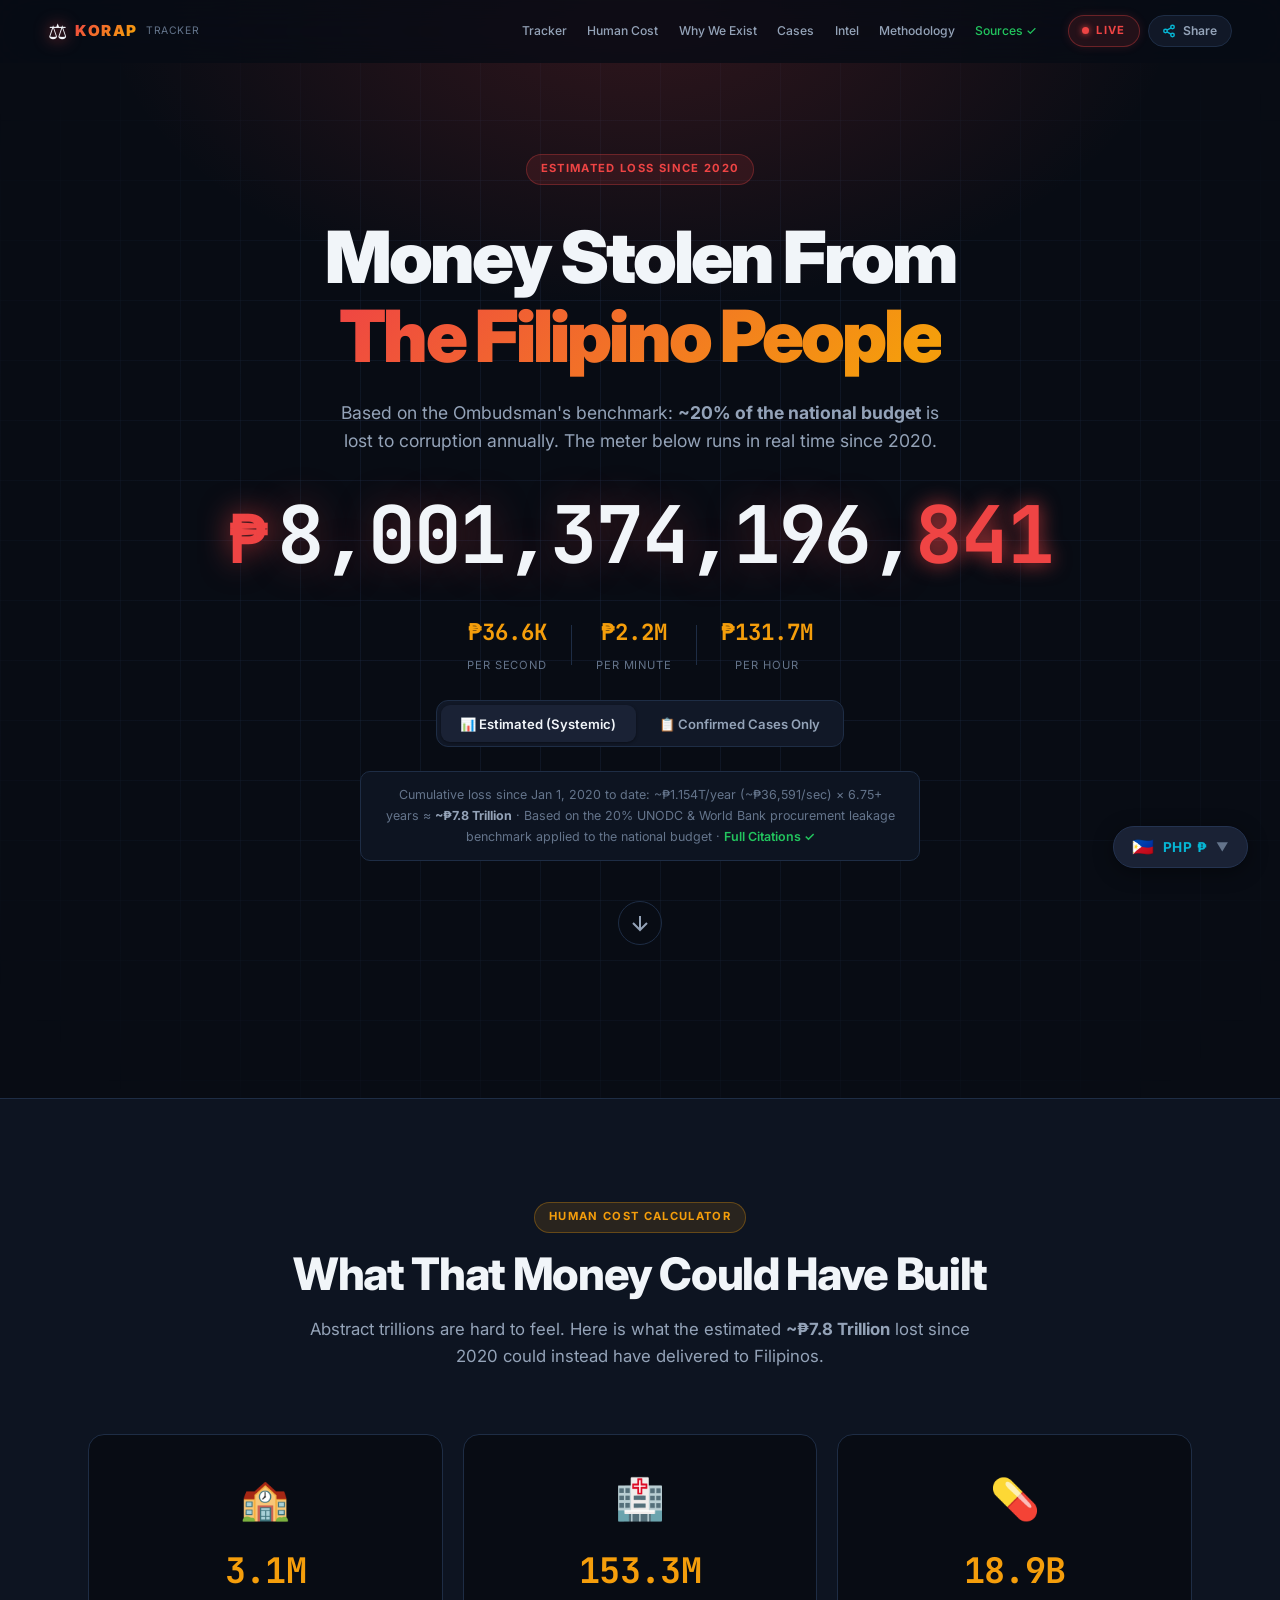
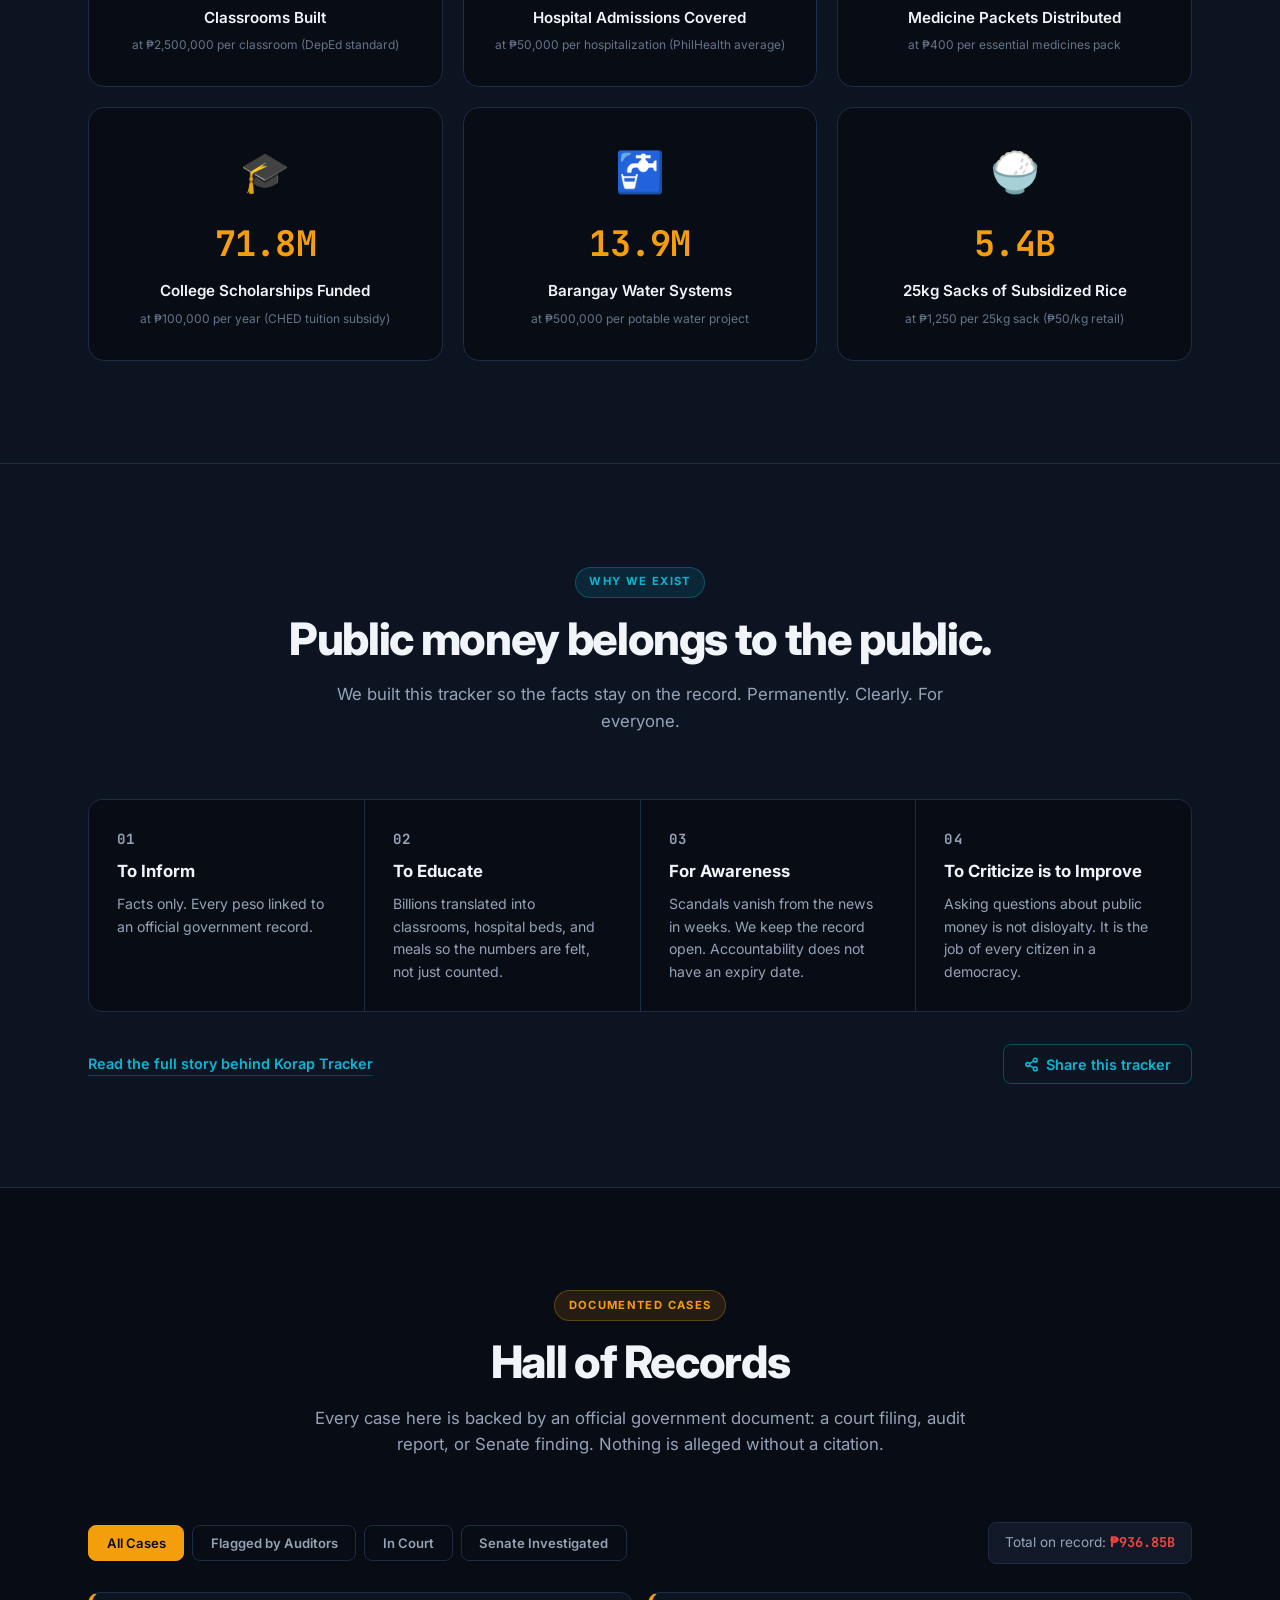
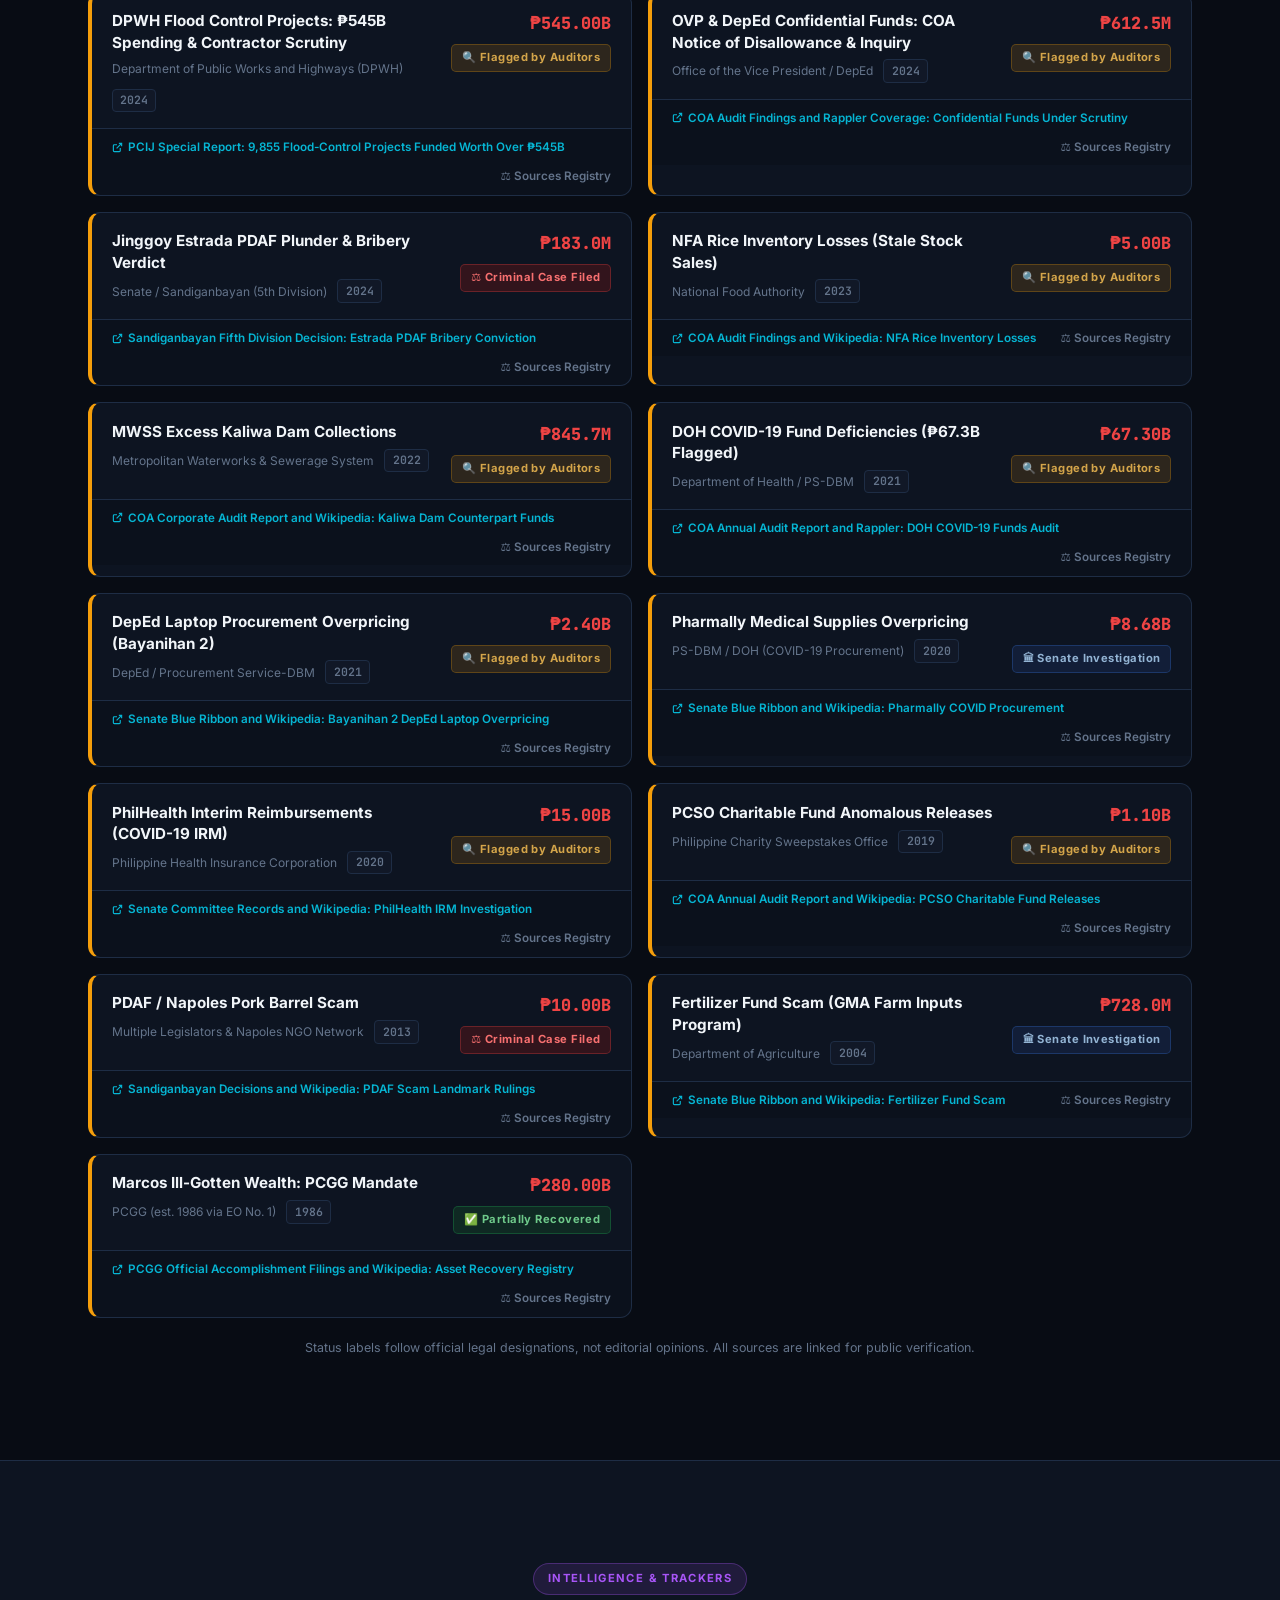
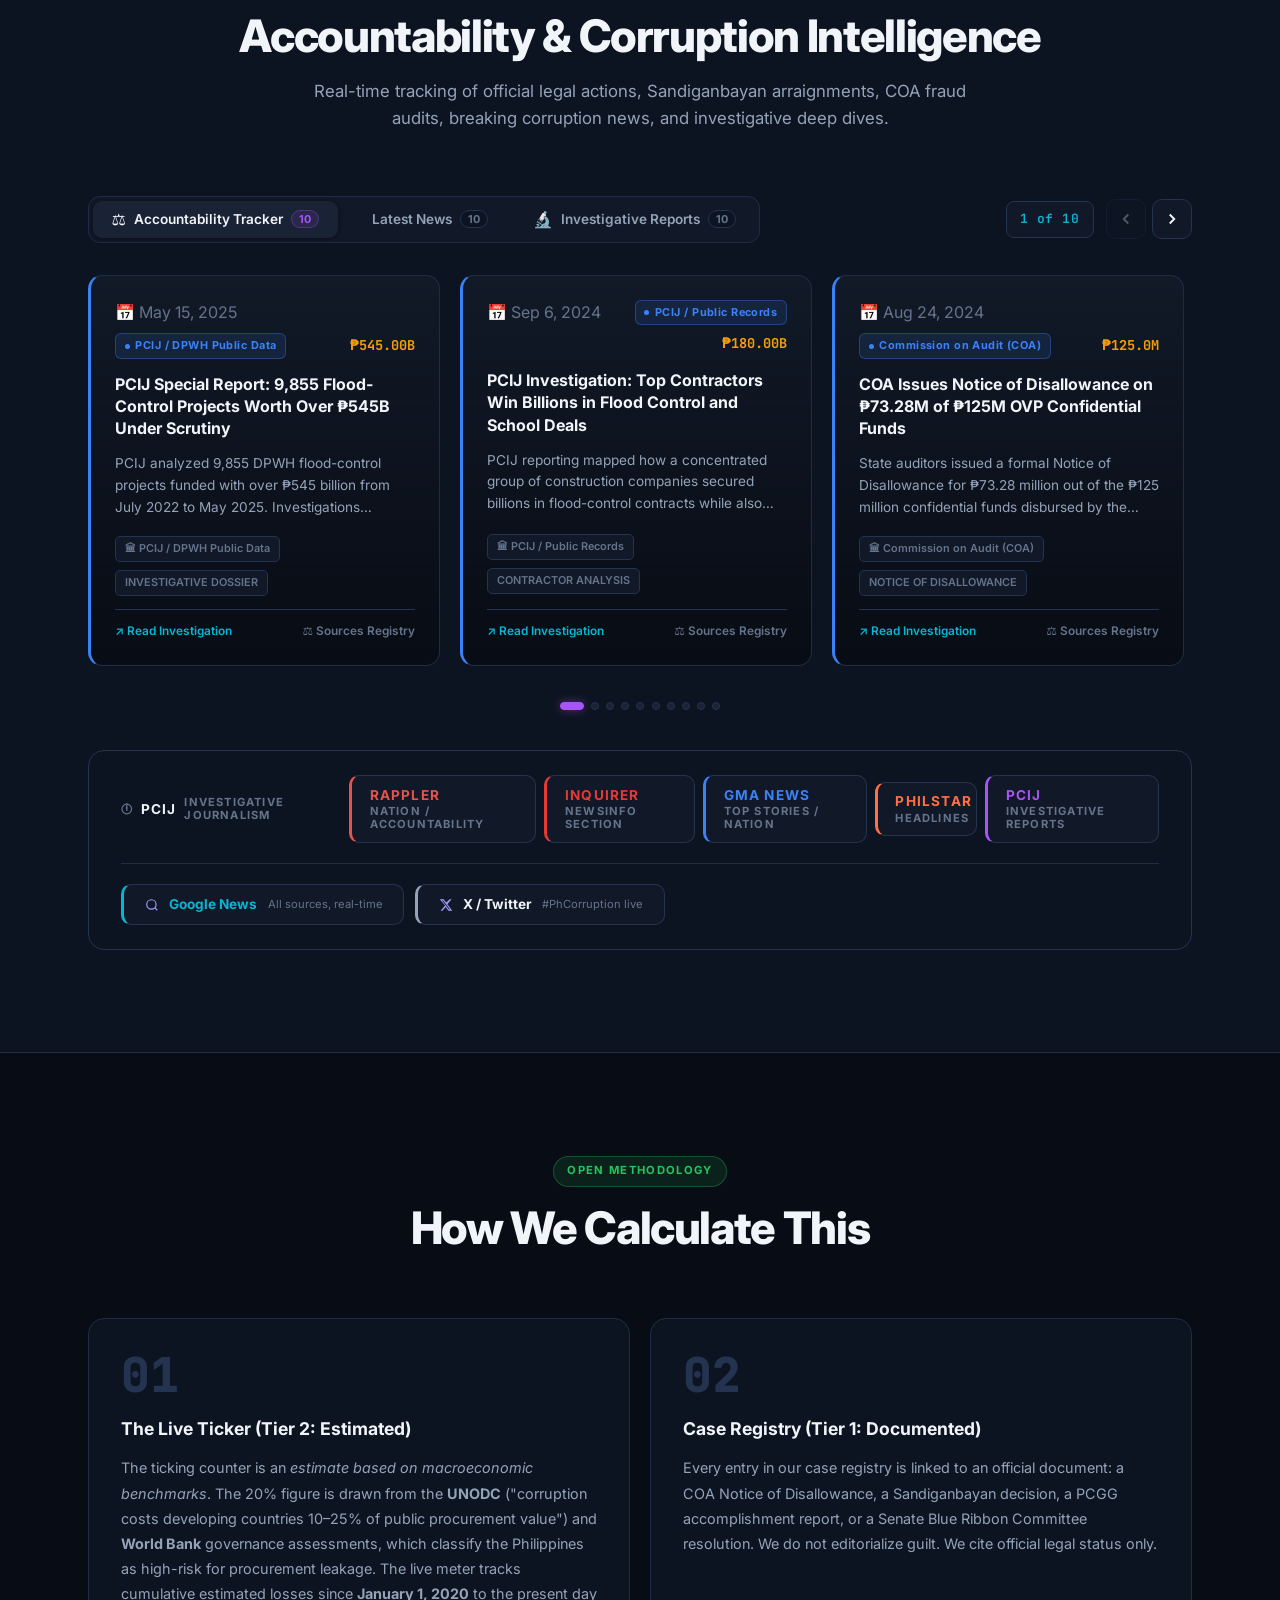
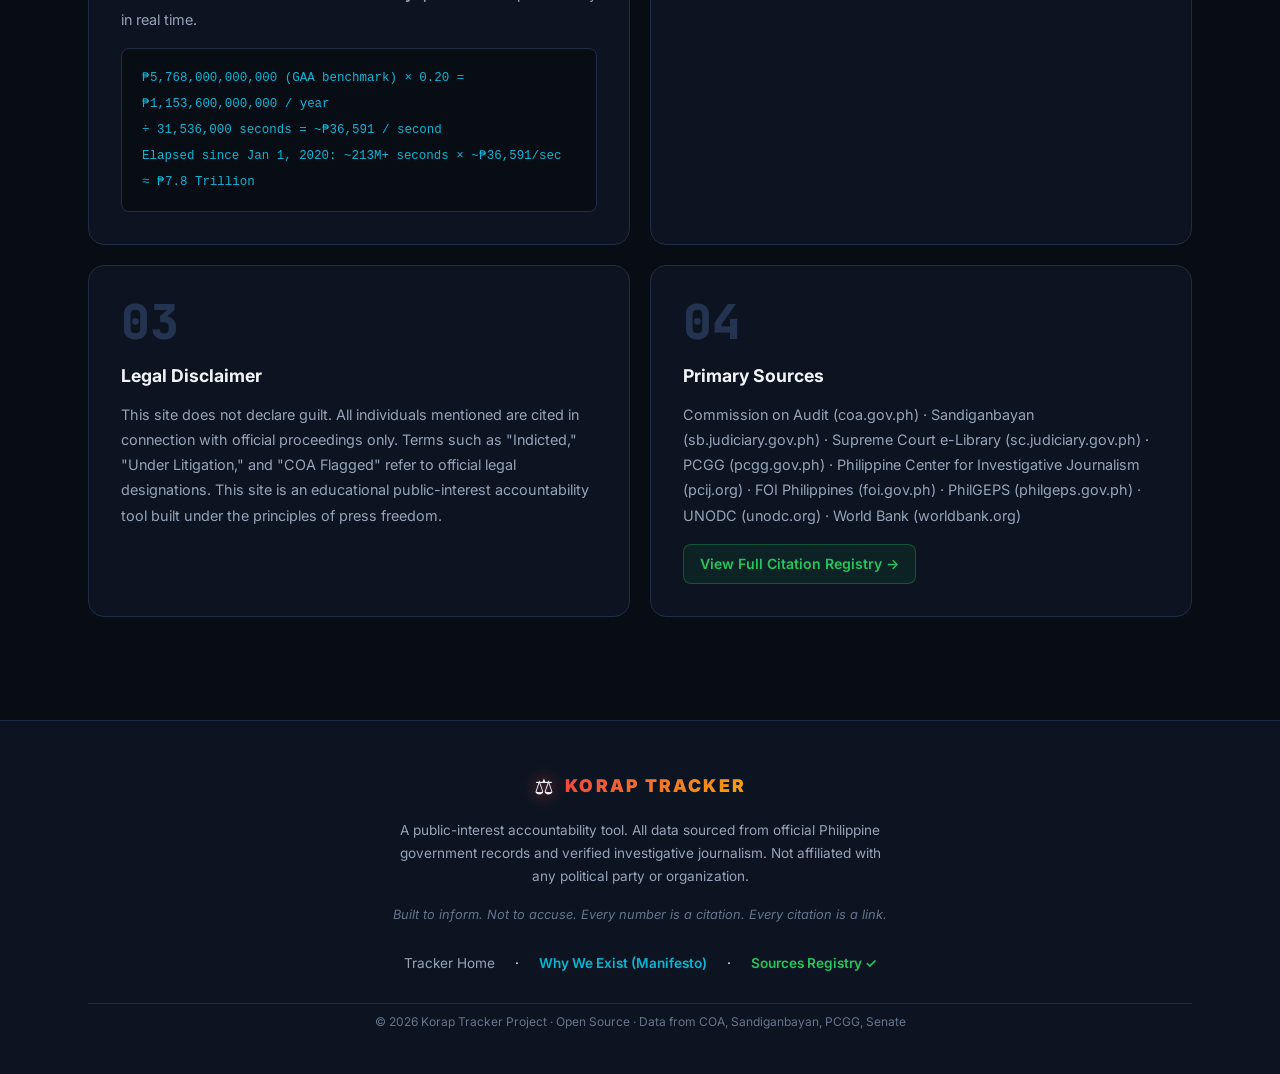
==== index.html @ 1ccbe421 "Initial commit: Korap Tracker platform" ====
<!DOCTYPE html>
<html lang="en-PH" class="dark">
<head>
  <meta charset="UTF-8" />
  <meta name="viewport" content="width=device-width, initial-scale=1.0" />
  
  <!-- Primary SEO Meta Tags -->
  <title>Korap Tracker | Documenting Stolen Public Funds &amp; Civic Accountability</title>
  <meta name="title" content="Korap Tracker | Documenting Stolen Public Funds &amp; Civic Accountability" />
  <meta name="description" content="Korap Tracker tracks public funds lost to corruption in the Philippines in real time. Sourced from official COA audit reports, Sandiganbayan court dockets, and Senate Blue Ribbon investigations. Built to inform, educate, and demand civic accountability." />
  <meta name="keywords" content="Philippine corruption tracker, Korap Tracker, Philippines corruption statistics, Sandiganbayan plunder cases registry, COA audit disallowances, public funds lost to corruption, graft and corruption Philippines, Pharmally scandal amount, flood control ghost projects 2026, PDAF pork barrel scam, Marcos ill-gotten wealth recovered PCGG, Sara Duterte confidential funds, government procurement transparency Philippines, civic accountability Philippines, why track corruption" />
  <meta name="author" content="Korap Tracker Project" />
  <meta name="robots" content="index, follow, max-image-preview:large, max-snippet:-1, max-video-preview:-1" />
  <meta name="theme-color" content="#030712" />
  <link rel="canonical" href="https://halalan-tracker.ph/" />

  <!-- Open Graph / Facebook -->
  <meta property="og:type" content="website" />
  <meta property="og:url" content="https://halalan-tracker.ph/" />
  <meta property="og:title" content="Korap Tracker | Stolen Wealth &amp; Civic Accountability" />
  <meta property="og:description" content="Explore real-time estimates and official court-documented cases of corruption in the Philippines. Every figure backed by COA reports, court verdicts, and official records. To inform, educate, and demand accountability." />
  <meta property="og:site_name" content="Korap Tracker" />
  <meta property="og:locale" content="en_PH" />

  <!-- Twitter / X -->
  <meta name="twitter:card" content="summary_large_image" />
  <meta name="twitter:url" content="https://halalan-tracker.ph/" />
  <meta name="twitter:title" content="Korap Tracker | Philippine Corruption Tracker" />
  <meta name="twitter:description" content="Real-time tracking of public funds lost to corruption in the Philippines. Sourced from COA audits, Sandiganbayan records, and Senate probes." />

  <!-- JSON-LD Structured Data (WebSite, Organization, Dataset, FAQPage) -->
  <script type="application/ld+json">
  {
    "@context": "https://schema.org",
    "@graph": [
      {
        "@type": "WebSite",
        "@id": "https://halalan-tracker.ph/#website",
        "url": "https://halalan-tracker.ph/",
        "name": "Korap Tracker: Philippine Corruption & Accountability Tracker",
        "description": "Public-interest civic tool tracking estimated and documented public funds lost to corruption in the Philippines.",
        "inLanguage": "en-PH"
      },
      {
        "@type": "Organization",
        "@id": "https://halalan-tracker.ph/#organization",
        "name": "Korap Tracker Project",
        "url": "https://halalan-tracker.ph/",
        "publishingPrinciples": "https://halalan-tracker.ph/sources.html",
        "knowsAbout": [
          "Philippine Public Finance",
          "Anti-Graft and Corrupt Practices Act (RA 3019)",
          "Commission on Audit Reports",
          "Sandiganbayan Rulings",
          "Public Procurement Transparency"
        ]
      },
      {
        "@type": "Dataset",
        "@id": "https://halalan-tracker.ph/#dataset",
        "name": "Registry of Documented Philippine Corruption Cases and Budget Leakage Data",
        "description": "Itemized and source-verified dataset of major Philippine corruption scandals, official COA audits, Sandiganbayan court cases, and procurement losses.",
        "license": "https://creativecommons.org/licenses/by/4.0/",
        "temporalCoverage": "1986/2026",
        "spatialCoverage": {
          "@type": "Place",
          "name": "Philippines"
        }
      },
      {
        "@type": "FAQPage",
        "@id": "https://halalan-tracker.ph/#faq",
        "mainEntity": [
          {
            "@type": "Question",
            "name": "Why does Korap Tracker exist?",
            "acceptedAnswer": {
              "@type": "Answer",
              "text": "Korap Tracker exists to inform, educate, and create public awareness regarding public fund leakages in the Philippines. Our civic philosophy is rooted in the belief that to criticize is to improve: constructive scrutiny of government spending is the highest form of civic duty and the foundation of systemic reform."
            }
          },
          {
            "@type": "Question",
            "name": "How is the real-time corruption loss calculated?",
            "acceptedAnswer": {
              "@type": "Answer",
              "text": "The live ticker is calculated using the 20% procurement leakage benchmark established by the United Nations Office on Drugs and Crime (UNODC) and the World Bank applied to the Republic of the Philippines national budget benchmark (₱5.768 Trillion), yielding approximately ₱1.154 Trillion annually or ~₱36,591 per second, running in real time from January 1, 2020 to the present."
            }
          },
          {
            "@type": "Question",
            "name": "How are cases in the Hall of Records verified?",
            "acceptedAnswer": {
              "@type": "Answer",
              "text": "Every single case in the Hall of Records is linked directly to official primary documents: Commission on Audit (COA) audit reports and notices of disallowance, Sandiganbayan court dockets and decisions, Senate Blue Ribbon Committee resolutions, or Presidential Commission on Good Government (PCGG) accomplishment filings."
            }
          },
          {
            "@type": "Question",
            "name": "Is Korap Tracker affiliated with any Philippine political party?",
            "acceptedAnswer": {
              "@type": "Answer",
              "text": "No. Korap Tracker is an independent, non-partisan, open-source civic-technology project. It does not accept government funding or political donations, and strictly documents public records regardless of administration or political affiliation."
            }
          }
        ]
      }
    ]
  }
  </script>

  <!-- Google Fonts Preconnect & Styles -->
  <link rel="preconnect" href="https://fonts.googleapis.com" />
  <link rel="preconnect" href="https://fonts.gstatic.com" crossorigin />
  <link href="https://fonts.googleapis.com/css2?family=Inter:wght@300;400;500;600;700;800;900&family=JetBrains+Mono:wght@400;700&display=swap" rel="stylesheet" />
  <link rel="stylesheet" href="style.css" />
</head>
<body>
  <!-- Skip to content for Accessibility & SEO -->
  <a href="#main-content" class="skip-link">Skip to main content</a>

  <!-- ───── NAVIGATION ───── -->
  <nav class="navbar" id="navbar" aria-label="Main Navigation">
    <div class="nav-inner">
      <a href="#" class="nav-logo" aria-label="Korap Tracker Home">
        <span class="logo-icon" aria-hidden="true">⚖</span>
        <span class="logo-text">KORAP</span>
        <span class="logo-sub">Tracker</span>
      </a>
      <div class="nav-links">
        <a href="#tracker" class="nav-link">Tracker</a>
        <a href="#impact" class="nav-link">Human Cost</a>
        <a href="#why" class="nav-link">Why We Exist</a>
        <a href="#cases" class="nav-link">Cases</a>
        <a href="#news" class="nav-link">Intel</a>
        <a href="#methodology" class="nav-link">Methodology</a>
        <a href="sources.html" class="nav-link" style="color:var(--clr-green)">Sources ✓</a>
      </div>
      <div class="nav-cta">
        <span class="live-badge" title="Live real-time corruption ticker active">
          <span class="live-dot" aria-hidden="true"></span>
          LIVE
        </span>
        <button class="share-btn nav-share-btn" id="share-btn-nav" onclick="shareKorapTracker()" title="Share this tracker">
          <svg width="14" height="14" viewBox="0 0 24 24" fill="none" stroke="currentColor" stroke-width="2.5"><circle cx="18" cy="5" r="3"/><circle cx="6" cy="12" r="3"/><circle cx="18" cy="19" r="3"/><line x1="8.59" y1="13.51" x2="15.42" y2="17.49"/><line x1="15.41" y1="6.51" x2="8.59" y2="10.49"/></svg>
          Share
        </button>
      </div>
    </div>
  </nav>

  <main id="main-content">

  <!-- ───── HERO / TICKER SECTION ───── -->
  <section class="hero" id="tracker">
    <div class="hero-bg-grid"></div>
    <div class="hero-bg-radial"></div>

    <div class="hero-inner">
      <div class="hero-label">
        <span class="pill pill--red">ESTIMATED LOSS SINCE 2020</span>
      </div>
      <h1 class="hero-title">
        Money Stolen From<br/>
        <span class="gradient-text">The Filipino People</span>
      </h1>
      <p class="hero-subtitle">
        Based on the Ombudsman's benchmark: <strong>~20% of the national budget</strong> is lost to corruption annually.
        The meter below runs in real time since 2020.
      </p>

      <!-- MAIN ODOMETER -->
      <div class="odometer-wrapper" aria-live="polite" aria-label="Estimated corruption losses since 2020">
        <div class="currency-symbol">₱</div>
        <div class="odometer" id="odometer">
          <span class="odometer-digits" id="odometer-display">0</span>
        </div>
      </div>

      <!-- RATE STATS -->
      <div class="rate-stats">
        <div class="rate-stat">
          <span class="rate-value" id="rate-per-sec">₱0</span>
          <span class="rate-label">per second</span>
        </div>
        <div class="rate-divider"></div>
        <div class="rate-stat">
          <span class="rate-value" id="rate-per-min">₱0</span>
          <span class="rate-label">per minute</span>
        </div>
        <div class="rate-divider"></div>
        <div class="rate-stat">
          <span class="rate-value" id="rate-per-hour">₱0</span>
          <span class="rate-label">per hour</span>
        </div>
      </div>

      <!-- TOGGLE MODES -->
      <div class="mode-toggle" role="group" aria-label="Tracker mode">
        <button class="mode-btn active" id="btn-estimated" data-mode="estimated">
          📊 Estimated (Systemic)
        </button>
        <button class="mode-btn" id="btn-confirmed" data-mode="confirmed">
          📋 Confirmed Cases Only
        </button>
      </div>

      <p class="source-note" id="source-note">
        Cumulative loss since Jan 1, 2020 to date: ~₱1.154T/year (~₱36,591/sec) × 6.75+ years ≈ <strong>~₱7.8 Trillion</strong>
        · Based on the 20% UNODC &amp; World Bank procurement leakage benchmark applied to the national budget ·
        <a href="sources.html" style="color:var(--clr-green);text-decoration:none;font-weight:600">Full Citations ✓</a>
      </p>

      <!-- DOWN ARROW -->
      <a href="#impact" class="scroll-down" aria-label="Scroll to human cost section">
        <svg width="24" height="24" viewBox="0 0 24 24" fill="none" stroke="currentColor" stroke-width="2">
          <path d="M12 5v14M5 12l7 7 7-7"/>
        </svg>
      </a>
    </div>
  </section>

  <!-- ───── HUMAN COST SECTION ───── -->
  <section class="impact-section" id="impact">
    <div class="section-inner">
      <div class="section-header reveal">
        <span class="pill pill--amber">HUMAN COST CALCULATOR</span>
        <h2 class="section-title">What That Money Could Have Built</h2>
        <p class="section-subtitle">
          Abstract trillions are hard to feel. Here is what the estimated <strong>~₱7.8 Trillion</strong> lost since 2020 could instead have delivered to Filipinos.
        </p>
      </div>

      <div class="impact-grid">
        <div class="impact-card reveal" style="--delay:0ms">
          <div class="impact-icon">🏫</div>
          <div class="impact-number" data-target="3118400">3.1M</div>
          <div class="impact-label">Classrooms Built</div>
          <div class="impact-note">at ₱2,500,000 per classroom (DepEd standard)</div>
        </div>
        <div class="impact-card reveal" style="--delay:100ms">
          <div class="impact-icon">🏥</div>
          <div class="impact-number" data-target="155920000">155.9M</div>
          <div class="impact-label">Hospital Admissions Covered</div>
          <div class="impact-note">at ₱50,000 per hospitalization (PhilHealth average)</div>
        </div>
        <div class="impact-card reveal" style="--delay:200ms">
          <div class="impact-icon">💊</div>
          <div class="impact-number" data-target="19490000000">19.5B</div>
          <div class="impact-label">Medicine Packets Distributed</div>
          <div class="impact-note">at ₱400 per essential medicines pack</div>
        </div>
        <div class="impact-card reveal" style="--delay:300ms">
          <div class="impact-icon">🎓</div>
          <div class="impact-number" data-target="77960000">78.0M</div>
          <div class="impact-label">College Scholarships Funded</div>
          <div class="impact-note">at ₱100,000 per year (CHED tuition subsidy)</div>
        </div>
        <div class="impact-card reveal" style="--delay:400ms">
          <div class="impact-icon">🚰</div>
          <div class="impact-number" data-target="15592000">15.6M</div>
          <div class="impact-label">Barangay Water Systems</div>
          <div class="impact-note">at ₱500,000 per potable water project</div>
        </div>
        <div class="impact-card reveal" style="--delay:500ms">
          <div class="impact-icon">🍚</div>
          <div class="impact-number" data-target="6236800000">6.2B</div>
          <div class="impact-label">25kg Sacks of Subsidized Rice</div>
          <div class="impact-note">at ₱1,250 per 25kg sack (₱50/kg retail)</div>
        </div>
      </div>
    </div>
  </section>

  <!-- ───── WHY WE EXIST SECTION ───── -->
  <section class="why-section" id="why" aria-label="Why Korap Tracker exists">
    <div class="section-inner">
      <div class="section-header reveal">
        <span class="pill pill--cyan">WHY WE EXIST</span>
        <h2 class="section-title">Public money belongs to the public.</h2>
        <p class="section-subtitle">We built this tracker so the facts stay on the record. Permanently. Clearly. For everyone.</p>
      </div>
      <div class="why-pillars reveal">
        <div class="why-pillar">
          <span class="why-num">01</span>
          <strong>To Inform</strong>
          <span>Facts only. Every peso linked to an official government record.</span>
        </div>
        <div class="why-pillar">
          <span class="why-num">02</span>
          <strong>To Educate</strong>
          <span>Billions translated into classrooms, hospital beds, and meals so the numbers are felt, not just counted.</span>
        </div>
        <div class="why-pillar">
          <span class="why-num">03</span>
          <strong>For Awareness</strong>
          <span>Scandals vanish from the news in weeks. We keep the record open. Accountability does not have an expiry date.</span>
        </div>
        <div class="why-pillar">
          <span class="why-num">04</span>
          <strong>To Criticize is to Improve</strong>
          <span>Asking questions about public money is not disloyalty. It is the job of every citizen in a democracy.</span>
        </div>
      </div>
      <div class="why-footer reveal">
        <a href="about.html" class="why-learn-more">Read the full story behind Korap Tracker</a>
        <button class="share-btn share-btn--prominent" onclick="shareKorapTracker()">
          <svg width="15" height="15" viewBox="0 0 24 24" fill="none" stroke="currentColor" stroke-width="2.5"><circle cx="18" cy="5" r="3"/><circle cx="6" cy="12" r="3"/><circle cx="18" cy="19" r="3"/><line x1="8.59" y1="13.51" x2="15.42" y2="17.49"/><line x1="15.41" y1="6.51" x2="8.59" y2="10.49"/></svg>
          Share this tracker
        </button>
      </div>
    </div>
  </section>

  <!-- ───── CONFIRMED CASES SECTION ───── -->
  <section class="cases-section" id="cases">
    <div class="section-inner">
      <div class="section-header reveal">
        <span class="pill pill--amber">DOCUMENTED CASES</span>
        <h2 class="section-title">Hall of Records</h2>
        <p class="section-subtitle">
          Every case here is backed by an official government document: a court filing, audit report, or Senate finding. Nothing is alleged without a citation.
        </p>
      </div>

      <!-- FILTER BAR -->
      <div class="filter-bar reveal">
        <div class="filter-group" role="group" aria-label="Filter by status">
          <button class="filter-btn active" data-filter="all" id="filter-all">All Cases</button>
          <button class="filter-btn" data-filter="coa" id="filter-coa">Flagged by Auditors</button>
          <button class="filter-btn" data-filter="court" id="filter-court">In Court</button>
          <button class="filter-btn" data-filter="senate" id="filter-senate">Senate Investigated</button>
        </div>
        <div class="total-display">
          Total on record: <strong id="cases-total">₱0</strong>
        </div>
      </div>

      <!-- CASES GRID -->
      <div class="cases-grid reveal" id="cases-tbody" aria-label="Corruption cases registry">
        <!-- Populated by JS -->
      </div>

      <p class="cases-disclaimer">
        Status labels follow official legal designations, not editorial opinions. All sources are linked for public verification.
      </p>
    </div>
  </section>

  <!-- ───── NEWS FEED SECTION ───── -->
  <section class="news-section" id="news">
    <div class="section-inner">
      <div class="section-header reveal">
        <span class="pill pill--purple">INTELLIGENCE &amp; TRACKERS</span>
        <h2 class="section-title">Accountability &amp; Corruption Intelligence</h2>
        <p class="section-subtitle">
          Real-time tracking of official legal actions, Sandiganbayan arraignments, COA fraud audits, breaking corruption news, and investigative deep dives.
        </p>
      </div>

      <!-- CAROUSEL CONTROLS BAR: 3 Tabs on left, Prev/Next navigation on right -->
      <div class="carousel-toolbar reveal">
        <div class="news-tab-bar" role="tablist" aria-label="Corruption news and tracker feeds">
          <button class="news-tab-btn active" data-tab="accountability" id="tab-accountability" role="tab" aria-selected="true">
            <span class="tab-badge-icon">⚖️</span>
            Accountability Tracker
            <span class="tab-count-pill" id="count-accountability">10</span>
          </button>
          <button class="news-tab-btn" data-tab="latest" id="tab-latest" role="tab" aria-selected="false">
            <span class="tab-dot" style="background:var(--clr-red)"></span>
            Latest News
            <span class="tab-count-pill" id="count-latest">10</span>
          </button>
          <button class="news-tab-btn" data-tab="investigations" id="tab-investigations" role="tab" aria-selected="false">
            <span class="tab-badge-icon">🔬</span>
            Investigative Reports
            <span class="tab-count-pill" id="count-investigations">10</span>
          </button>
        </div>

        <div class="carousel-nav-group">
          <span class="carousel-counter" id="carousel-counter" aria-live="polite">1 of 10</span>
          <div class="carousel-btn-pair">
            <button class="carousel-nav-btn" id="carousel-prev" aria-label="Previous card" title="Previous card">
              <svg width="18" height="18" viewBox="0 0 24 24" fill="none" stroke="currentColor" stroke-width="2.5"><polyline points="15 18 9 12 15 6"/></svg>
            </button>
            <button class="carousel-nav-btn" id="carousel-next" aria-label="Next card" title="Next card">
              <svg width="18" height="18" viewBox="0 0 24 24" fill="none" stroke="currentColor" stroke-width="2.5"><polyline points="9 18 15 12 9 6"/></svg>
            </button>
          </div>
        </div>
      </div>

      <!-- CAROUSEL TRACK -->
      <div class="feed-carousel-wrapper reveal">
        <div class="feed-carousel-track" id="news-grid" tabindex="0" role="region" aria-label="Interactive feeds carousel">
          <!-- Populated by JS -->
        </div>
      </div>

      <!-- CAROUSEL PAGINATION DOTS -->
      <div class="carousel-dots-container reveal" id="carousel-dots" aria-label="Carousel slide navigation">
        <!-- Populated by JS -->
      </div>

      <!-- ── EXPLORE MORE BAR ── -->
      <div class="explore-more reveal">
        <div class="explore-more-label">
          <svg width="14" height="14" viewBox="0 0 24 24" fill="none" stroke="currentColor" stroke-width="2.5"><circle cx="12" cy="12" r="10"/><line x1="12" y1="8" x2="12" y2="12"/><line x1="12" y1="16" x2="12.01"               target="_blank" rel="noopener noreferrer"
              title="Philippine Center for Investigative Journalism: all investigations">
            <span class="explore-link-name">PCIJ</span>
            <span class="explore-link-desc">Investigative Journalism</span>
          </a>
          <a class="explore-link explore-link--rappler"
             href="https://www.rappler.com/nation/"
             target="_blank" rel="noopener noreferrer"
             title="Rappler: Nation section, accountability beat">
            <span class="explore-link-name">Rappler</span>
            <span class="explore-link-desc">Nation / Accountability</span>
          </a>
          <a class="explore-link explore-link--inquirer"
             href="https://www.inquirer.net"
             target="_blank" rel="noopener noreferrer"
             title="Inquirer: National accountability reporting">
            <span class="explore-link-name">Inquirer</span>
            <span class="explore-link-desc">NewsInfo Section</span>
          </a>
          <a class="explore-link explore-link--gma"
             href="https://www.gmanetwork.com/news/topstories/"
             target="_blank" rel="noopener noreferrer"
             title="GMA News: Top Stories and National Accountability Reports">
            <span class="explore-link-name">GMA News</span>
            <span class="explore-link-desc">Top Stories / Nation</span>
          </a>
          <a class="explore-link explore-link--philstar"
             href="https://www.philstar.com/headlines"
             target="_blank" rel="noopener noreferrer"
             title="Philippine Star: Headlines section">
            <span class="explore-link-name">PhilStar</span>
            <span class="explore-link-desc">Headlines</span>
          </a>
          <a class="explore-link explore-link--pcij"
             href="https://pcij.org"
             target="_blank" rel="noopener noreferrer"
             title="PCIJ: Philippine Center for Investigative Journalism">
            <span class="explore-link-name">PCIJ</span>
            <span class="explore-link-desc">Investigative Reports</span>
          </a>
        </div>
        <div class="explore-divider"></div>
        <div class="explore-aggregators">
          <a class="explore-link explore-link--google"
             href="https://news.google.com/search?q=Philippines+corruption+graft+plunder&hl=en-PH&gl=PH&ceid=PH:en"
             target="_blank" rel="noopener noreferrer"
             title="Google News: Search Philippines corruption graft plunder">
            <svg width="14" height="14" viewBox="0 0 24 24" fill="none" stroke="currentColor" stroke-width="2"><circle cx="11" cy="11" r="8"/><path d="M21 21l-4.35-4.35"/></svg>
            <span class="explore-link-name">Google News</span>
            <span class="explore-link-desc">All sources, real-time</span>
          </a>
          <a class="explore-link explore-link--twitter"
             href="https://x.com/search?q=%23PhCorruption+OR+%22graft%22+OR+%22plunder%22+%23Philippines&f=live"
             target="_blank" rel="noopener noreferrer"
             title="X (Twitter) live search: #PhCorruption">
            <svg width="14" height="14" viewBox="0 0 24 24" fill="currentColor"><path d="M18.244 2.25h3.308l-7.227 8.26 8.502 11.24H16.17l-4.714-6.231-5.401 6.231H2.735l7.73-8.835L1.254 2.25H8.08l4.258 5.635zm-1.161 17.52h1.833L7.084 4.126H5.117z"/></svg>
            <span class="explore-link-name">X / Twitter</span>
            <span class="explore-link-desc">#PhCorruption live</span>
          </a>
        </div>
      </div>

    </div>
  </section>

  <!-- ───── METHODOLOGY SECTION ───── -->
  <section class="methodology-section" id="methodology">
    <div class="section-inner">
      <div class="section-header reveal">
        <span class="pill pill--green">OPEN METHODOLOGY</span>
        <h2 class="section-title">How We Calculate This</h2>
      </div>

      <div class="method-grid">
        <div class="method-card reveal">
          <div class="method-num">01</div>
          <h3 class="method-title">The Live Ticker (Tier 2: Estimated)</h3>
          <p class="method-body">
            The ticking counter is an <em>estimate based on macroeconomic benchmarks</em>. The 20% figure is drawn from the <strong>UNODC</strong> ("corruption costs developing countries 10–25% of public procurement value") and <strong>World Bank</strong> governance assessments, which classify the Philippines as high-risk for procurement leakage. The live meter tracks cumulative estimated losses since <strong>January 1, 2020</strong> to the present day in real time.
          </p>
          <div class="formula-box">
            <code>₱5,768,000,000,000 (GAA benchmark) × 0.20 = ₱1,153,600,000,000 / year</code><br/>
            <code>÷ 31,536,000 seconds = ~₱36,591 / second</code><br/>
            <code>Elapsed since Jan 1, 2020: ~213M+ seconds × ~₱36,591/sec ≈ ₱7.8 Trillion</code>
          </div>
        </div>
        <div class="method-card reveal">
          <div class="method-num">02</div>
          <h3 class="method-title">Case Registry (Tier 1: Documented)</h3>
          <p class="method-body">
            Every entry in our case registry is linked to an official document: a COA Notice of Disallowance, a Sandiganbayan decision, a PCGG accomplishment report, or a Senate Blue Ribbon Committee resolution. We do not editorialize guilt. We cite official legal status only.
          </p>
        </div>
        <div class="method-card reveal">
          <div class="method-num">03</div>
          <h3 class="method-title">Legal Disclaimer</h3>
          <p class="method-body">
            This site does not declare guilt. All individuals mentioned are cited in connection with official proceedings only. Terms such as "Indicted," "Under Litigation," and "COA Flagged" refer to official legal designations. This site is an educational public-interest accountability tool built under the principles of press freedom.
          </p>
        </div>
        <div class="method-card reveal">
          <div class="method-num">04</div>
          <h3 class="method-title">Primary Sources</h3>
          <p class="method-body">
            Commission on Audit (coa.gov.ph) · Sandiganbayan (sb.judiciary.gov.ph) · Supreme Court e-Library (sc.judiciary.gov.ph) · PCGG (pcgg.gov.ph) · Philippine Center for Investigative Journalism (pcij.org) · FOI Philippines (foi.gov.ph) · PhilGEPS (philgeps.gov.ph) · UNODC (unodc.org) · World Bank (worldbank.org)
          </p>
          <a href="sources.html" style="display:inline-flex;align-items:center;gap:.5rem;margin-top:1rem;font-size:.88rem;font-weight:600;color:var(--clr-green);text-decoration:none;border:1px solid rgba(34,197,94,.3);padding:.5rem 1rem;border-radius:8px;background:rgba(34,197,94,.08)">View Full Citation Registry →</a>
        </div>
      </div>
    </div>
  </section>
  </main>

  <!-- ───── FOOTER ───── -->
  <footer class="site-footer">
    <div class="footer-inner">
      <div class="footer-brand">
        <span class="logo-icon">⚖</span>
        <span class="footer-name">KORAP TRACKER</span>
      </div>
      <p class="footer-mission">
        A public-interest accountability tool. All data sourced from official Philippine government records and verified investigative journalism.
        Not affiliated with any political party or organization.
      </p>
      <p class="footer-legal">
        Built to inform. Not to accuse. Every number is a citation. Every citation is a link.
      </p>
      <div class="footer-links" style="margin-top:.75rem;margin-bottom:.75rem;display:flex;gap:1.25rem;justify-content:center;font-size:.85rem;flex-wrap:wrap">
        <a href="index.html" style="color:var(--clr-text-2);text-decoration:none">Tracker Home</a> ·
        <a href="about.html" style="color:var(--clr-cyan);font-weight:600;text-decoration:none">Why We Exist (Manifesto)</a> ·
        <a href="sources.html" style="color:var(--clr-green);font-weight:600;text-decoration:none">Sources Registry ✓</a>
      </div>
      <p class="footer-copy">© 2026 Korap Tracker Project · Open Source · Data from COA, Sandiganbayan, PCGG, Senate</p>
    </div>
  </footer>

  <div id="share-toast" style="display:none;position:fixed;bottom:1.5rem;left:50%;transform:translateX(-50%);background:#0f172a;border:1px solid rgba(6,182,212,.5);color:#e2e8f0;padding:.65rem 1.25rem;border-radius:8px;font-size:.85rem;font-weight:600;z-index:10001;white-space:nowrap;box-shadow:0 8px 24px rgba(0,0,0,.6)">Link copied to clipboard!</div>

  <!-- Share Modal Dialog -->
  <div id="share-modal" class="share-modal-backdrop" role="dialog" aria-modal="true" aria-labelledby="share-modal-title">
    <div class="share-modal-card">
      <div class="share-modal-header">
        <div class="share-modal-header-text">
          <h3 id="share-modal-title" class="share-modal-title">Share Korap Tracker</h3>
          <p class="share-modal-desc" id="share-modal-desc">Over ₱399 billion in documented corruption cases. Every peso linked to an official record. Inform. Educate. Hold accountable.</p>
        </div>
        <button type="button" class="share-modal-close" id="share-modal-close" aria-label="Close share dialog">&times;</button>
      </div>

      <div class="share-copy-section">
        <label class="share-field-label" for="share-url-input">Direct Page Link</label>
        <div class="share-copy-box">
          <input type="text" id="share-url-input" class="share-url-input" readonly value="https://halalan-tracker.ph/" />
          <button type="button" id="share-copy-btn" class="share-copy-btn" title="Copy to clipboard">
            <svg width="14" height="14" viewBox="0 0 24 24" fill="none" stroke="currentColor" stroke-width="2.2">
              <rect x="9" y="9" width="13" height="13" rx="2" ry="2"></rect>
              <path d="M5 15H4a2 2 0 0 1-2-2V4a2 2 0 0 1 2-2h9a2 2 0 0 1 2 2v1"></path>
            </svg>
            <span id="share-copy-text">Copy Link</span>
          </button>
        </div>
      </div>

      <div class="share-social-section">
        <div class="share-field-label">Share to Social &amp; Messaging</div>
        <div class="share-social-grid">
          <a id="share-link-x" href="#" target="_blank" rel="noopener noreferrer" class="share-social-btn share-social-btn--x">
            <span class="share-social-icon">𝕏</span>
            <span>X / Twitter</span>
          </a>
          <a id="share-link-fb" href="#" target="_blank" rel="noopener noreferrer" class="share-social-btn share-social-btn--fb">
            <span class="share-social-icon">f</span>
            <span>Facebook</span>
          </a>
          <a id="share-link-wa" href="#" target="_blank" rel="noopener noreferrer" class="share-social-btn share-social-btn--wa">
            <span class="share-social-icon">💬</span>
            <span>WhatsApp</span>
          </a>
          <a id="share-link-tg" href="#" target="_blank" rel="noopener noreferrer" class="share-social-btn share-social-btn--tg">
            <span class="share-social-icon">✈</span>
            <span>Telegram</span>
          </a>
          <a id="share-link-reddit" href="#" target="_blank" rel="noopener noreferrer" class="share-social-btn share-social-btn--reddit">
            <span class="share-social-icon">🔴</span>
            <span>Reddit</span>
          </a>
          <a id="share-link-email" href="#" class="share-social-btn share-social-btn--email">
            <span class="share-social-icon">✉</span>
            <span>Email</span>
          </a>
        </div>
      </div>

      <div id="share-device-row" class="share-device-row">
        <button type="button" id="share-device-btn" class="share-device-btn">
          <svg width="15" height="15" viewBox="0 0 24 24" fill="none" stroke="currentColor" stroke-width="2.2">
            <circle cx="18" cy="5" r="3"></circle>
            <circle cx="6" cy="12" r="3"></circle>
            <circle cx="18" cy="19" r="3"></circle>
            <line x1="8.59" y1="13.51" x2="15.42" y2="17.49"></line>
            <line x1="15.41" y1="6.51" x2="8.59" y2="10.49"></line>
          </svg>
          <span>Open Device Share Menu</span>
        </button>
      </div>
    </div>
  </div>

  <script src="data.js"></script>
  <script src="main.js"></script>
</body>
</html>
---- style.css ----
/* ─────────────────────────────────────────────────────────────────────────
   KORAP TRACKER: Philippine Corruption Tracker
   Design System & Component Styles
   ───────────────────────────────────────────────────────────────────────── */

/* ── 1. DESIGN TOKENS ── */
:root {
  /* Color palette */
  --clr-bg:           #080c14;
  --clr-surface:      #0d1421;
  --clr-surface-2:    #111827;
  --clr-surface-3:    #1a2235;
  --clr-border:       #1e2d45;
  --clr-border-light: #243350;

  --clr-red:          #ef4444;
  --clr-red-dim:      rgba(239,68,68,.12);
  --clr-amber:        #f59e0b;
  --clr-amber-dim:    rgba(245,158,11,.12);
  --clr-blue:         #3b82f6;
  --clr-blue-dim:     rgba(59,130,246,.12);
  --clr-purple:       #a855f7;
  --clr-purple-dim:   rgba(168,85,247,.12);
  --clr-green:        #22c55e;
  --clr-green-dim:    rgba(34,197,94,.12);
  --clr-cyan:         #06b6d4;

  --clr-text-1:  #f1f5f9;
  --clr-text-2:  #94a3b8;
  --clr-text-3:  #64748b;

  /* Gradients */
  --gradient-hero:  linear-gradient(135deg, #ef4444 0%, #f59e0b 50%, #ef4444 100%);
  --gradient-glow:  radial-gradient(ellipse 60% 40% at 50% 0%, rgba(239,68,68,.18) 0%, transparent 70%);
  --gradient-blue:  linear-gradient(135deg, #3b82f6, #a855f7);

  /* Typography */
  --font-sans:  'Inter', system-ui, -apple-system, sans-serif;
  --font-mono:  'JetBrains Mono', 'Courier New', monospace;

  /* Spacing */
  --section-pad: clamp(4rem, 8vw, 8rem);
  --inner-max:   1200px;
  --inner-pad:   clamp(1rem, 4vw, 3rem);

  /* Motion */
  --ease-spring: cubic-bezier(.34,1.56,.64,1);
  --ease-out:    cubic-bezier(.16,1,.3,1);
  --dur-fast:    150ms;
  --dur-mid:     300ms;
  --dur-slow:    600ms;

  color-scheme: dark;
}

/* ── 2. RESET & BASE ── */
*, *::before, *::after { box-sizing: border-box; margin: 0; padding: 0; }

html {
  font-size: 16px;
  scroll-behavior: smooth;
  -webkit-text-size-adjust: 100%;
}

body {
  font-family: var(--font-sans);
  background: var(--clr-bg);
  color: var(--clr-text-1);
  line-height: 1.6;
  overflow-x: hidden;
  -webkit-font-smoothing: antialiased;
}

/* ── 3. LAYOUT UTILITIES ── */
.section-inner {
  max-width: var(--inner-max);
  margin-inline: auto;
  padding-inline: var(--inner-pad);
}

/* ── 4. PILLS / BADGES ── */
.pill {
  display: inline-flex;
  align-items: center;
  gap: .4rem;
  font-size: .7rem;
  font-weight: 700;
  letter-spacing: .12em;
  text-transform: uppercase;
  padding: .35rem .85rem;
  border-radius: 100px;
  border: 1px solid;
  width: fit-content;
}
.pill--red    { color: var(--clr-red);    background: var(--clr-red-dim);    border-color: rgba(239,68,68,.3); }
.pill--amber  { color: var(--clr-amber);  background: var(--clr-amber-dim);  border-color: rgba(245,158,11,.3); }
.pill--blue   { color: var(--clr-blue);   background: var(--clr-blue-dim);   border-color: rgba(59,130,246,.3); }
.pill--purple { color: var(--clr-purple); background: var(--clr-purple-dim); border-color: rgba(168,85,247,.3); }
.pill--green  { color: var(--clr-green);  background: var(--clr-green-dim);  border-color: rgba(34,197,94,.3); }
.pill--cyan   { color: var(--clr-cyan);   background: rgba(6,182,212,.12);   border-color: rgba(6,182,212,.3); }

/* ── 5. SECTION HEADER ── */
.section-header {
  text-align: center;
  margin-bottom: clamp(2.5rem, 5vw, 4rem);
  display: flex;
  flex-direction: column;
  align-items: center;
  gap: 1rem;
}
.section-title {
  font-size: clamp(1.8rem, 4vw, 2.8rem);
  font-weight: 800;
  letter-spacing: -.03em;
  line-height: 1.15;
}
.section-subtitle {
  max-width: 60ch;
  color: var(--clr-text-2);
  font-size: clamp(.9rem, 2vw, 1.05rem);
}

/* ── 6. REVEAL ANIMATIONS ── */
.reveal {
  opacity: 0;
  transform: translateY(32px);
  transition: opacity var(--dur-slow) var(--ease-out),
              transform var(--dur-slow) var(--ease-out);
  transition-delay: var(--delay, 0ms);
}
.reveal.in-view {
  opacity: 1;
  transform: translateY(0);
}

/* ── 7. NAVBAR ── */
.navbar {
  position: fixed;
  inset-block-start: 0;
  inset-inline: 0;
  z-index: 100;
  padding: 0.85rem var(--inner-pad);
  background: rgba(8,12,20,.85);
  backdrop-filter: blur(20px) saturate(180%);
  -webkit-backdrop-filter: blur(20px) saturate(180%);
  border-bottom: 1px solid transparent;
  transition: border-color var(--dur-mid), background var(--dur-mid);
}
.navbar.scrolled {
  border-bottom-color: var(--clr-border);
  background: rgba(8,12,20,.95);
}
.nav-inner {
  max-width: var(--inner-max);
  margin-inline: auto;
  display: flex;
  align-items: center;
  justify-content: space-between;
  flex-wrap: nowrap !important;
  gap: clamp(0.5rem, 1.2vw, 1.25rem);
}
.nav-logo {
  display: flex;
  align-items: center;
  gap: .5rem;
  text-decoration: none;
  color: inherit;
  flex-shrink: 0;
  white-space: nowrap !important;
}
.logo-icon {
  font-size: 1.35rem;
  filter: drop-shadow(0 0 8px var(--clr-red));
}
.logo-text {
  font-size: .95rem;
  font-weight: 900;
  letter-spacing: .1em;
  background: var(--gradient-hero);
  background-size: 200%;
  -webkit-background-clip: text;
  -webkit-text-fill-color: transparent;
  background-clip: text;
  animation: shimmer 4s linear infinite;
  white-space: nowrap !important;
}
.logo-sub {
  font-size: .65rem;
  color: var(--clr-text-3);
  letter-spacing: .06em;
  text-transform: uppercase;
  white-space: nowrap !important;
}
.nav-links {
  display: flex;
  align-items: center;
  flex-wrap: nowrap !important;
  gap: clamp(0.15rem, 0.4vw, 0.35rem);
  margin-inline-start: auto;
  min-width: 0;
}
.nav-link {
  font-size: clamp(0.76rem, 0.88vw, 0.84rem);
  font-weight: 500;
  color: var(--clr-text-2);
  text-decoration: none;
  padding: 0.4rem clamp(0.35rem, 0.6vw, 0.75rem);
  border-radius: 7px;
  white-space: nowrap !important;
  flex-shrink: 0;
  line-height: 1.2;
  transition: color var(--dur-fast), background var(--dur-fast);
}
.nav-link:hover { color: var(--clr-text-1); background: var(--clr-surface-3); }
.nav-cta {
  display: flex;
  align-items: center;
  flex-wrap: nowrap !important;
  gap: .5rem;
  margin-inline-start: 0.5rem;
  flex-shrink: 0;
  white-space: nowrap !important;
}
.live-badge {
  display: inline-flex;
  align-items: center;
  justify-content: center;
  gap: .45rem;
  height: 32px;
  padding: 0 .8rem;
  font-size: .7rem;
  font-weight: 700;
  letter-spacing: .12em;
  color: var(--clr-red);
  background: var(--clr-red-dim);
  border: 1px solid rgba(239,68,68,.35);
  box-shadow: 0 0 10px rgba(239,68,68,.15);
  border-radius: 9999px;
  white-space: nowrap;
  user-select: none;
  line-height: 1;
}
.live-dot {
  width: 7px;
  height: 7px;
  background: var(--clr-red);
  border-radius: 50%;
  box-shadow: 0 0 6px var(--clr-red);
  animation: pulse-dot 1.5s ease-in-out infinite;
}
.nav-cta .share-btn {
  display: inline-flex;
  align-items: center;
  justify-content: center;
  gap: .45rem;
  height: 32px;
  padding: 0 .85rem;
  border-radius: 9999px;
  font-size: .76rem;
  font-weight: 600;
  color: var(--clr-text-2);
  background: var(--clr-surface-2);
  border: 1px solid var(--clr-border);
  cursor: pointer;
  white-space: nowrap;
  line-height: 1;
  transition: all var(--dur-fast);
}
.nav-cta .share-btn:hover {
  color: #fff;
  border-color: var(--clr-cyan);
  background: rgba(6,182,212,.12);
  box-shadow: 0 0 12px rgba(6,182,212,.22);
  transform: translateY(-1px);
}
.nav-cta .share-btn svg {
  color: var(--clr-cyan);
  flex-shrink: 0;
  transition: transform var(--dur-fast);
}
.nav-cta .share-btn:hover svg {
  transform: scale(1.1);
}

/* ── 8. HERO SECTION ── */
.hero {
  position: relative;
  min-height: 100dvh;
  display: flex;
  align-items: center;
  justify-content: center;
  padding-block: clamp(6rem, 12vw, 10rem);
  padding-inline: var(--inner-pad);
  overflow: hidden;
  text-align: center;
}
.hero-bg-grid {
  position: absolute;
  inset: 0;
  background-image:
    linear-gradient(rgba(30,45,69,.35) 1px, transparent 1px),
    linear-gradient(90deg, rgba(30,45,69,.35) 1px, transparent 1px);
  background-size: 60px 60px;
  mask-image: radial-gradient(ellipse 80% 80% at 50% 50%, black 30%, transparent 80%);
  -webkit-mask-image: radial-gradient(ellipse 80% 80% at 50% 50%, black 30%, transparent 80%);
}
.hero-bg-radial {
  position: absolute;
  inset: 0;
  background: var(--gradient-glow);
  pointer-events: none;
}
.hero-inner {
  position: relative;
  max-width: 900px;
  width: 100%;
  display: flex;
  flex-direction: column;
  align-items: center;
  gap: 1.5rem;
}
.hero-label { margin-bottom: .5rem; }
.hero-title {
  font-size: clamp(2.2rem, 6vw, 4.5rem);
  font-weight: 900;
  letter-spacing: -.04em;
  line-height: 1.1;
}
.gradient-text {
  background: var(--gradient-hero);
  background-size: 200%;
  -webkit-background-clip: text;
  -webkit-text-fill-color: transparent;
  background-clip: text;
  animation: shimmer 5s linear infinite;
}
.hero-subtitle {
  max-width: 55ch;
  color: var(--clr-text-2);
  font-size: clamp(.95rem, 2vw, 1.1rem);
}

/* ODOMETER */
.odometer-wrapper {
  display: flex;
  align-items: center;
  gap: .5rem;
  margin-block: 1rem;
}
.currency-symbol {
  font-size: clamp(2rem, 5vw, 4rem);
  font-weight: 900;
  color: var(--clr-red);
  font-family: var(--font-mono);
  line-height: 1;
  margin-top: .15em;
  text-shadow: 0 0 30px rgba(239,68,68,.6);
}
.odometer {
  font-family: var(--font-mono);
  font-size: clamp(1.4rem, 6.2vw, 5.5rem);
  font-weight: 700;
  color: var(--clr-text-1);
  letter-spacing: -.03em;
  text-shadow: 0 0 40px rgba(239,68,68,.3);
  line-height: 1;
}

/* RATE STATS */
.rate-stats {
  display: flex;
  align-items: center;
  gap: 1.5rem;
  flex-wrap: wrap;
  justify-content: center;
}
.rate-stat { text-align: center; }
.rate-value {
  display: block;
  font-family: var(--font-mono);
  font-size: clamp(.9rem, 2.5vw, 1.4rem);
  font-weight: 700;
  color: var(--clr-amber);
}
.rate-label {
  font-size: .7rem;
  color: var(--clr-text-3);
  text-transform: uppercase;
  letter-spacing: .08em;
}
.rate-divider {
  width: 1px;
  height: 2.5rem;
  background: var(--clr-border);
}

/* MODE TOGGLE */
.mode-toggle {
  display: flex;
  background: var(--clr-surface-2);
  border: 1px solid var(--clr-border);
  border-radius: 12px;
  padding: 4px;
  gap: 4px;
}
.mode-btn {
  font-family: var(--font-sans);
  font-size: .82rem;
  font-weight: 600;
  padding: .65rem 1.2rem;
  border-radius: 9px;
  border: none;
  background: transparent;
  color: var(--clr-text-2);
  cursor: pointer;
  transition: background var(--dur-fast), color var(--dur-fast), box-shadow var(--dur-fast);
}
.mode-btn.active {
  background: var(--clr-surface-3);
  color: var(--clr-text-1);
  box-shadow: 0 1px 3px rgba(0,0,0,.4);
}
.mode-btn:hover:not(.active) { color: var(--clr-text-1); }

.source-note {
  font-size: .78rem;
  color: var(--clr-text-3);
  max-width: 70ch;
  line-height: 1.7;
  border: 1px solid var(--clr-border);
  background: var(--clr-surface);
  border-radius: 10px;
  padding: .75rem 1.25rem;
}
.source-note strong { color: var(--clr-text-2); }

/* SCROLL DOWN ARROW */
.scroll-down {
  display: flex;
  align-items: center;
  justify-content: center;
  width: 44px;
  height: 44px;
  border: 1px solid var(--clr-border);
  border-radius: 50%;
  color: var(--clr-text-2);
  text-decoration: none;
  margin-top: 1rem;
  animation: bob 2s ease-in-out infinite;
  transition: border-color var(--dur-fast), color var(--dur-fast);
}
.scroll-down:hover { border-color: var(--clr-red); color: var(--clr-red); }

/* ── 9. IMPACT SECTION ── */
.impact-section {
  padding-block: var(--section-pad);
  background: var(--clr-surface);
  border-block: 1px solid var(--clr-border);
}
.impact-grid {
  display: grid;
  grid-template-columns: repeat(auto-fill, minmax(280px, 1fr));
  gap: 1.25rem;
}
.impact-card {
  background: var(--clr-bg);
  border: 1px solid var(--clr-border);
  border-radius: 16px;
  padding: 2rem 1.75rem;
  text-align: center;
  transition: border-color var(--dur-mid), transform var(--dur-mid), box-shadow var(--dur-mid);
  position: relative;
  overflow: hidden;
}
.impact-card::before {
  content: '';
  position: absolute;
  inset: 0;
  background: radial-gradient(ellipse 60% 50% at 50% 0%, rgba(245,158,11,.07), transparent);
  opacity: 0;
  transition: opacity var(--dur-mid);
}
.impact-card:hover {
  border-color: rgba(245,158,11,.4);
  transform: translateY(-4px);
  box-shadow: 0 16px 40px rgba(0,0,0,.4), 0 0 0 1px rgba(245,158,11,.1);
}
.impact-card:hover::before { opacity: 1; }
.impact-icon { font-size: 2.5rem; margin-bottom: .75rem; }
.impact-number {
  font-family: var(--font-mono);
  font-size: clamp(1.6rem, 3vw, 2.2rem);
  font-weight: 700;
  color: var(--clr-amber);
  margin-bottom: .4rem;
  letter-spacing: -.02em;
}
.impact-label {
  font-size: .95rem;
  font-weight: 600;
  color: var(--clr-text-1);
  margin-bottom: .4rem;
}
.impact-note {
  font-size: .75rem;
  color: var(--clr-text-3);
  line-height: 1.5;
}

/* Accessibility Skip Link */
.skip-link {
  position: absolute;
  top: -100px;
  left: 1rem;
  background: var(--clr-purple);
  color: #fff;
  padding: .75rem 1.25rem;
  border-radius: 8px;
  font-weight: 700;
  font-size: .85rem;
  z-index: 9999;
  text-decoration: none;
  transition: top var(--dur-fast);
}
.skip-link:focus {
  top: 1rem;
}

/* ── 9B. CIVIC MANIFESTO & PURPOSE SECTION ── */
.manifesto-section {
  padding-block: var(--section-pad);
  background: var(--clr-surface);
  border-bottom: 1px solid var(--clr-border);
  position: relative;
}
.manifesto-banner {
  background: linear-gradient(135deg, rgba(15,23,42,0.95) 0%, rgba(30,41,59,0.8) 100%);
  border: 1px solid rgba(6,182,212,0.3);
  border-radius: 18px;
  padding: clamp(2rem, 4vw, 3rem);
  margin-bottom: 3.5rem;
  position: relative;
  overflow: hidden;
  box-shadow: 0 20px 50px rgba(0,0,0,0.5), 0 0 40px rgba(6,182,212,0.06);
}
.manifesto-banner::before {
  content: '';
  position: absolute;
  top: 0;
  left: 0;
  right: 0;
  height: 2px;
  background: linear-gradient(90deg, transparent, var(--clr-cyan), transparent);
}
.manifesto-quote-icon {
  font-size: 5rem;
  line-height: 1;
  color: var(--clr-cyan);
  opacity: 0.15;
  font-family: Georgia, serif;
  position: absolute;
  top: 1rem;
  left: 1.5rem;
  pointer-events: none;
}
.manifesto-quote {
  font-size: clamp(1.15rem, 2.2vw, 1.45rem);
  font-weight: 600;
  line-height: 1.65;
  color: var(--clr-text-1);
  font-style: italic;
  margin-bottom: 1.5rem;
  position: relative;
  z-index: 1;
}
.manifesto-quote-footer {
  display: flex;
  align-items: center;
  justify-content: space-between;
  flex-wrap: wrap;
  gap: .85rem;
  border-top: 1px solid var(--clr-border-light);
  padding-top: 1.25rem;
  position: relative;
  z-index: 1;
}
.manifesto-creed-tag {
  font-size: .8rem;
  font-weight: 700;
  letter-spacing: .08em;
  text-transform: uppercase;
  color: var(--clr-cyan);
  background: rgba(6,182,212,0.12);
  border: 1px solid rgba(6,182,212,0.25);
  padding: .3rem .8rem;
  border-radius: 6px;
}
.manifesto-creed-sub {
  font-size: .85rem;
  color: var(--clr-text-2);
  font-style: italic;
}

/* 4 Pillars Grid */
.pillars-grid {
  display: grid;
  grid-template-columns: repeat(4, 1fr);
  gap: 1.25rem;
  margin-bottom: 3.5rem;
}
@media (max-width: 1080px) {
  .pillars-grid {
    grid-template-columns: repeat(2, 1fr);
  }
}
@media (max-width: 600px) {
  .pillars-grid {
    grid-template-columns: 1fr;
  }
}
.pillar-card {
  background: var(--clr-bg);
  border: 1px solid var(--clr-border);
  border-radius: 16px;
  padding: 2rem 1.75rem;
  display: flex;
  flex-direction: column;
  gap: 1rem;
  position: relative;
  transition: transform var(--dur-mid), border-color var(--dur-mid), box-shadow var(--dur-mid);
}
.pillar-card:hover {
  border-color: rgba(6,182,212,0.45);
  transform: translateY(-4px);
  box-shadow: 0 16px 36px rgba(0,0,0,0.5), 0 0 20px rgba(6,182,212,0.1);
}
.pillar-num {
  font-family: var(--font-mono);
  font-size: 1.4rem;
  font-weight: 800;
  color: var(--clr-border-light);
  line-height: 1;
}
.pillar-icon {
  font-size: 2rem;
  line-height: 1;
}
.pillar-title {
  font-size: 1.15rem;
  font-weight: 700;
  color: var(--clr-text-1);
  line-height: 1.35;
}
.pillar-lang {
  display: block;
  font-size: .82rem;
  font-weight: 400;
  color: var(--clr-cyan);
  margin-top: .2rem;
}
.pillar-body {
  font-size: .87rem;
  color: var(--clr-text-2);
  line-height: 1.7;
  flex: 1;
}
.pillar-badge {
  font-size: .68rem;
  font-weight: 700;
  letter-spacing: .06em;
  text-transform: uppercase;
  color: var(--clr-cyan);
  background: rgba(6,182,212,0.08);
  border: 1px solid rgba(6,182,212,0.22);
  padding: .35rem .75rem;
  border-radius: 6px;
  width: fit-content;
  margin-top: auto;
}

/* FAQ in Manifesto */
.manifesto-faq {
  background: var(--clr-bg);
  border: 1px solid var(--clr-border);
  border-radius: 18px;
  padding: clamp(1.75rem, 3vw, 2.5rem);
}
.faq-heading {
  font-size: 1.25rem;
  font-weight: 700;
  color: var(--clr-text-1);
  margin-bottom: 1.75rem;
  text-align: center;
}
.faq-grid {
  display: grid;
  grid-template-columns: repeat(auto-fit, minmax(320px, 1fr));
  gap: 1.5rem;
}
.faq-item {
  background: var(--clr-surface);
  border: 1px solid var(--clr-border-light);
  border-radius: 12px;
  padding: 1.35rem 1.5rem;
  display: flex;
  flex-direction: column;
  gap: .65rem;
  transition: border-color var(--dur-fast);
}
.faq-item:hover {
  border-color: rgba(6,182,212,0.3);
}
.faq-q {
  font-size: .95rem;
  font-weight: 700;
  color: var(--clr-text-1);
  line-height: 1.45;
}
.faq-a {
  font-size: .85rem;
  color: var(--clr-text-2);
  line-height: 1.65;
}

/* ── 9C. CIVIC PURPOSE CALLOUT STRIP (INDEX TEASER) ── */
/* ── 9b. WHY SECTION (homepage) ── */
.why-section {
  padding-block: var(--section-pad);
  background: var(--clr-surface);
  border-bottom: 1px solid var(--clr-border);
}
.why-pillars {
  display: grid;
  grid-template-columns: repeat(4, 1fr);
  gap: 1px;
  background: var(--clr-border);
  border: 1px solid var(--clr-border);
  border-radius: 14px;
  overflow: hidden;
  margin: 2.5rem 0 2rem;
}
.why-pillar {
  background: var(--clr-bg);
  display: flex;
  flex-direction: column;
  gap: .5rem;
  padding: 1.75rem;
  transition: background var(--dur-fast);
}
.why-pillar:hover { background: var(--clr-surface-2); }
.why-pillar strong {
  font-size: 1.05rem;
  font-weight: 700;
  color: var(--clr-text-1);
}
.why-pillar span {
  font-size: .88rem;
  color: var(--clr-text-2);
  line-height: 1.6;
}
.why-num {
  font-family: var(--font-mono);
  font-size: .68rem;
  font-weight: 700;
  color: var(--clr-cyan);
  letter-spacing: .1em;
}
.why-footer {
  display: flex;
  align-items: center;
  justify-content: space-between;
  flex-wrap: wrap;
  gap: 1rem;
}
.why-learn-more {
  font-size: .9rem;
  color: var(--clr-cyan);
  text-decoration: none;
  font-weight: 600;
  border-bottom: 1px solid rgba(6,182,212,.3);
  transition: border-color var(--dur-fast), color var(--dur-fast);
}
.why-learn-more:hover {
  color: #fff;
  border-color: rgba(6,182,212,.7);
}
@media (max-width: 900px) {
  .why-pillars { grid-template-columns: repeat(2, 1fr); }
}
@media (max-width: 540px) {
  .why-pillars { grid-template-columns: 1fr; }
  .why-footer { flex-direction: column; align-items: flex-start; }
}

/* ── ABOUT PAGE: statement + pillar rows + CTA ── */
.about-statement {
  max-width: 660px;
  margin: 0 auto 3rem;
  text-align: center;
}
.about-statement p {
  font-size: clamp(1rem, 2vw, 1.15rem);
  color: var(--clr-text-2);
  line-height: 1.75;
}
.about-pillars {
  display: flex;
  flex-direction: column;
  gap: 0;
  border: 1px solid var(--clr-border);
  border-radius: 14px;
  overflow: hidden;
  margin-bottom: 3rem;
}
.about-pillar-row {
  display: flex;
  align-items: baseline;
  gap: 1.5rem;
  padding: 1.4rem 1.75rem;
  border-bottom: 1px solid var(--clr-border);
  transition: background var(--dur-fast);
}
.about-pillar-row:last-child { border-bottom: none; }
.about-pillar-row:hover { background: var(--clr-surface-2); }
.ap-num {
  font-family: var(--font-mono);
  font-size: .7rem;
  font-weight: 700;
  color: var(--clr-cyan);
  letter-spacing: .1em;
  flex-shrink: 0;
  padding-top: .15rem;
}
.ap-body {
  display: flex;
  flex-direction: column;
  gap: .3rem;
}
.ap-body strong {
  font-size: 1rem;
  font-weight: 700;
  color: var(--clr-text-1);
}
.ap-body span {
  font-size: .88rem;
  color: var(--clr-text-2);
  line-height: 1.6;
}
.about-cta {
  display: flex;
  align-items: center;
  gap: 1rem;
  flex-wrap: wrap;
  justify-content: center;
  padding: 2rem 0 1rem;
}

/* ── SHARE BUTTON ── */
.share-btn {
  display: inline-flex;
  align-items: center;
  gap: .45rem;
  padding: .5rem 1rem;
  border: 1px solid var(--clr-border);
  border-radius: 8px;
  background: transparent;
  color: var(--clr-text-2);
  font-size: .82rem;
  font-weight: 600;
  cursor: pointer;
  font-family: var(--font-sans);
  transition: all var(--dur-fast);
}
.share-btn:hover {
  border-color: var(--clr-cyan);
  color: var(--clr-text-1);
  background: rgba(6,182,212,.06);
}
.share-btn--prominent {
  padding: .65rem 1.25rem;
  border-color: rgba(6,182,212,.35);
  color: var(--clr-cyan);
  font-size: .9rem;
}
.share-btn--prominent:hover {
  background: rgba(6,182,212,.12);
  border-color: var(--clr-cyan);
  color: #fff;
}

/* ── BACK BUTTON (about page) ── */
.back-btn {
  display: inline-flex;
  align-items: center;
  gap: .45rem;
  padding: .5rem 1rem;
  border: 1px solid var(--clr-border);
  border-radius: 8px;
  background: var(--clr-surface);
  color: var(--clr-text-2);
  font-size: .82rem;
  font-weight: 600;
  text-decoration: none;
  margin-bottom: 2.5rem;
  transition: all var(--dur-fast);
}
.back-btn:hover {
  border-color: var(--clr-text-2);
  color: var(--clr-text-1);
}

/* ── ABOUT SHARE STRIP ── */
.about-share-strip {
  display: flex;
  align-items: center;
  justify-content: space-between;
  gap: 2rem;
  flex-wrap: wrap;
  padding: 1.75rem 2rem;
  border: 1px solid rgba(6,182,212,.2);
  border-radius: 14px;
  background: rgba(6,182,212,.04);
  margin-top: 3rem;
  margin-bottom: 1rem;
}
.share-strip-text {
  display: flex;
  flex-direction: column;
  gap: .3rem;
}
.share-strip-text strong {
  font-size: 1rem;
  font-weight: 700;
  color: var(--clr-text-1);
}
.share-strip-text span {
  font-size: .875rem;
  color: var(--clr-text-2);
  line-height: 1.6;
  max-width: 520px;
}
@media (max-width: 640px) {
  .about-share-strip { flex-direction: column; align-items: flex-start; }
}


/* ── 10. CASES SECTION ── */
.cases-section {
  padding-block: var(--section-pad);
}
.filter-bar {
  display: flex;
  align-items: center;
  justify-content: space-between;
  flex-wrap: wrap;
  gap: 1rem;
  margin-bottom: 1.75rem;
}
.filter-group {
  display: flex;
  gap: .5rem;
  flex-wrap: wrap;
}
.filter-btn {
  font-family: var(--font-sans);
  font-size: .82rem;
  font-weight: 600;
  padding: .55rem 1.1rem;
  border-radius: 8px;
  border: 1px solid var(--clr-border);
  background: transparent;
  color: var(--clr-text-2);
  cursor: pointer;
  transition: all var(--dur-fast);
}
.filter-btn.active,
.filter-btn:hover {
  background: var(--clr-amber);
  color: #0a0a0a;
  border-color: var(--clr-amber);
}
.total-display {
  font-size: .85rem;
  color: var(--clr-text-2);
  background: var(--clr-surface-2);
  border: 1px solid var(--clr-border);
  padding: .55rem 1rem;
  border-radius: 8px;
}
.total-display strong {
  color: var(--clr-red);
  font-family: var(--font-mono);
}

/* ── CASES CARD GRID ── */
.cases-grid {
  display: grid;
  grid-template-columns: repeat(2, 1fr);
  gap: 1rem;
}
@media (max-width: 720px) {
  .cases-grid { grid-template-columns: 1fr; }
}

.case-card {
  background: var(--clr-surface);
  border: 1px solid var(--clr-border);
  border-left: 4px solid var(--clr-amber);
  border-radius: 12px;
  overflow: hidden;
  display: flex;
  flex-direction: column;
  transition: border-color var(--dur-fast), box-shadow var(--dur-fast);
}
.case-card:hover {
  border-color: rgba(245,158,11,.5);
  box-shadow: 0 6px 24px rgba(0,0,0,.4), 0 0 0 1px rgba(245,158,11,.08);
}

.case-card-top {
  display: flex;
  align-items: flex-start;
  justify-content: space-between;
  gap: 1rem;
  padding: 1.1rem 1.25rem 1rem;
}
.case-card-left {
  flex: 1;
  min-width: 0;
  display: flex;
  flex-direction: column;
  gap: .4rem;
}
.case-card-name {
  font-size: .95rem;
  font-weight: 700;
  color: var(--clr-text-1);
  line-height: 1.4;
}
.case-card-meta {
  display: flex;
  align-items: center;
  gap: .65rem;
  flex-wrap: wrap;
}
.case-card-agency {
  font-size: .75rem;
  color: var(--clr-text-3);
}
.case-card-year {
  font-size: .72rem;
  font-family: var(--font-mono);
  font-weight: 600;
  color: var(--clr-text-3);
  background: var(--clr-surface-2);
  border: 1px solid var(--clr-border);
  padding: .1rem .45rem;
  border-radius: 4px;
}
.case-card-right {
  flex-shrink: 0;
  display: flex;
  flex-direction: column;
  align-items: flex-end;
  gap: .45rem;
  text-align: right;
}
.case-card-amount {
  font-family: var(--font-mono);
  font-size: 1.05rem;
  font-weight: 800;
  color: var(--clr-red);
  white-space: nowrap;
}

/* Status badges: toned down, no neon glow */
.status-badge {
  display: inline-flex;
  align-items: center;
  gap: .3rem;
  font-size: .7rem;
  font-weight: 700;
  letter-spacing: .04em;
  padding: .25rem .6rem;
  border-radius: 5px;
  white-space: nowrap;
}
.status-badge--coa      { background: rgba(120,85,20,.3);  color: #d4a54a; border: 1px solid rgba(245,158,11,.25); }
.status-badge--court    { background: rgba(120,20,20,.35); color: #f87070; border: 1px solid rgba(239,68,68,.3); }
.status-badge--senate   { background: rgba(30,50,100,.35); color: #93b4d4; border: 1px solid rgba(59,130,246,.25); }
.status-badge--recovered{ background: rgba(20,80,40,.35);  color: #6ec98a; border: 1px solid rgba(34,197,94,.25); }

/* Source sub-row */
/* Source sub-row */
.case-card-source {
  border-top: 1px solid var(--clr-border);
  padding: .55rem 1.25rem;
  background: rgba(0,0,0,.15);
  display: flex;
  align-items: center;
  justify-content: space-between;
  gap: .65rem;
  flex-wrap: wrap;
}
.case-card-source a,
.case-card-source .case-source-ext,
.case-card-source .case-source-reg {
  color: var(--clr-text-3);
  font-size: .73rem;
  text-decoration: none;
  display: inline-flex;
  align-items: center;
  gap: .3rem;
  transition: all var(--dur-fast);
  white-space: normal;
  word-break: break-word;
  font-weight: 600;
}
.case-card-source .case-source-ext {
  color: var(--clr-cyan);
}
.case-card-source .case-source-ext:hover {
  color: #fff;
  text-decoration: underline;
}
.case-card-source .case-source-reg {
  color: var(--clr-text-3);
  margin-inline-start: auto;
}
.case-card-source .case-source-reg:hover {
  color: var(--clr-green);
  text-decoration: underline;
}

.cases-disclaimer {
  margin-top: 1.25rem;
  font-size: .78rem;
  color: var(--clr-text-3);
  text-align: center;
  line-height: 1.6;
}

/* ── 11. NEWS SECTION ── */
/* ── 11. NEWS & INTELLIGENCE SECTION (CAROUSEL) ── */
.news-section {
  padding-block: var(--section-pad);
  background: var(--clr-surface);
  border-block: 1px solid var(--clr-border);
}

/* ── CAROUSEL CONTROLS BAR ── */
.carousel-toolbar {
  display: flex;
  justify-content: space-between;
  align-items: center;
  flex-wrap: wrap;
  gap: 1rem;
  margin-bottom: 1.5rem;
}
.news-tab-bar {
  display: flex;
  gap: .5rem;
  background: var(--clr-surface-2);
  border: 1px solid var(--clr-border);
  border-radius: 12px;
  padding: 4px;
  width: fit-content;
  flex-wrap: wrap;
}
.news-tab-btn {
  font-family: var(--font-sans);
  font-size: .85rem;
  font-weight: 600;
  padding: .6rem 1.15rem;
  border-radius: 9px;
  border: none;
  background: transparent;
  color: var(--clr-text-2);
  cursor: pointer;
  transition: background var(--dur-fast), color var(--dur-fast), box-shadow var(--dur-fast);
  display: inline-flex;
  align-items: center;
  gap: .5rem;
}
.news-tab-btn.active {
  background: var(--clr-surface-3);
  color: var(--clr-text-1);
  box-shadow: 0 1px 4px rgba(0,0,0,.4);
}
.news-tab-btn:hover:not(.active) {
  color: var(--clr-text-1);
  background: rgba(255,255,255,.04);
}
.tab-badge-icon { font-size: 1rem; line-height: 1; }
.tab-count-pill {
  font-size: .68rem;
  font-weight: 700;
  padding: .15rem .45rem;
  border-radius: 100px;
  background: var(--clr-surface);
  color: var(--clr-text-3);
  border: 1px solid var(--clr-border-light);
  line-height: 1;
}
.news-tab-btn.active .tab-count-pill {
  background: var(--clr-purple-dim);
  color: var(--clr-purple);
  border-color: rgba(168,85,247,.3);
}

.carousel-nav-group {
  display: flex;
  align-items: center;
  gap: .75rem;
}
.carousel-counter {
  font-family: var(--font-mono);
  font-size: .8rem;
  font-weight: 600;
  color: var(--clr-cyan);
  letter-spacing: .03em;
  background: var(--clr-surface-2);
  padding: .45rem .85rem;
  border-radius: 8px;
  border: 1px solid var(--clr-border-light);
}
.carousel-btn-pair {
  display: flex;
  align-items: center;
  gap: .4rem;
}
.carousel-nav-btn {
  display: inline-flex;
  align-items: center;
  justify-content: center;
  width: 40px;
  height: 40px;
  border-radius: 10px;
  background: var(--clr-surface-2);
  border: 1px solid var(--clr-border-light);
  color: var(--clr-text-1);
  cursor: pointer;
  transition: all var(--dur-fast);
}
.carousel-nav-btn:hover:not(:disabled) {
  background: var(--clr-purple);
  border-color: var(--clr-purple);
  color: #fff;
  transform: translateY(-1px);
  box-shadow: 0 4px 14px rgba(168,85,247,.35);
}
.carousel-nav-btn:disabled {
  opacity: .3;
  cursor: not-allowed;
  transform: none;
  box-shadow: none;
}

/* ── CAROUSEL TRACK & CARDS ── */
.feed-carousel-wrapper {
  position: relative;
  width: 100%;
  overflow: hidden;
}
.feed-carousel-track {
  display: flex;
  gap: 1.25rem;
  overflow-x: auto;
  scroll-snap-type: x mandatory;
  scroll-behavior: smooth;
  padding-block: .5rem 1rem;
  padding-inline: 4px;
  scrollbar-width: none;
  -ms-overflow-style: none;
  -webkit-overflow-scrolling: touch;
}
.feed-carousel-track::-webkit-scrollbar {
  display: none !important;
  width: 0 !important;
  height: 0 !important;
}

.news-card,
.carousel-card {
  flex: 0 0 calc((100% - 2.5rem) / 3);
  min-width: 320px;
  scroll-snap-align: start;
  scroll-snap-stop: normal;
  background: var(--clr-bg);
  border: 1px solid var(--clr-border);
  border-radius: 14px;
  padding: 1.5rem;
  display: flex;
  flex-direction: column;
  gap: .85rem;
  transition: border-color var(--dur-mid), transform var(--dur-mid), box-shadow var(--dur-mid);
  box-sizing: border-box;
}
.news-card:hover,
.carousel-card:hover {
  border-color: rgba(168,85,247,.4);
  transform: translateY(-3px);
  box-shadow: 0 12px 30px rgba(0,0,0,.45), 0 0 0 1px rgba(168,85,247,.12);
}

/* Specific styling for Feed Cards (Accountability, News, Investigations) */
.carousel-card--tracker {
  border-left: 3px solid var(--clr-blue);
  background: linear-gradient(180deg, rgba(30,41,59,.25) 0%, var(--clr-bg) 100%);
}
.carousel-card--tracker:hover {
  border-left-color: var(--clr-cyan);
  border-color: rgba(6,182,212,.4);
  box-shadow: 0 12px 30px rgba(0,0,0,.5), 0 0 20px rgba(6,182,212,.12);
}

.carousel-card--news {
  border-left: 3px solid var(--clr-amber);
  background: linear-gradient(180deg, rgba(245,158,11,.08) 0%, var(--clr-bg) 100%);
}
.carousel-card--news:hover {
  border-left-color: #fbbf24;
  border-color: rgba(245,158,11,.4);
  box-shadow: 0 12px 30px rgba(0,0,0,.5), 0 0 20px rgba(245,158,11,.15);
}

.carousel-card--investigative {
  border-left: 3px solid var(--clr-purple);
  background: linear-gradient(180deg, rgba(168,85,247,.08) 0%, var(--clr-bg) 100%);
}
.carousel-card--investigative:hover {
  border-left-color: #c084fc;
  border-color: rgba(168,85,247,.4);
  box-shadow: 0 12px 30px rgba(0,0,0,.5), 0 0 20px rgba(168,85,247,.15);
}

/* Card meta row */
.card-meta-row {
  display: flex;
  align-items: center;
  justify-content: space-between;
  gap: .5rem;
  flex-wrap: wrap;
}
.card-amount-val {
  font-family: var(--font-mono);
  font-size: .85rem;
  font-weight: 700;
  color: var(--clr-amber);
  margin-inline-start: auto;
}
.card-publisher-badge {
  display: inline-flex;
  align-items: center;
  gap: .35rem;
  font-size: .68rem;
  font-weight: 700;
  letter-spacing: .04em;
  padding: .2rem .55rem;
  border-radius: 6px;
  border: 1px solid currentColor;
  white-space: nowrap;
}
.card-publisher-badge .publisher-dot {
  width: 5px;
  height: 5px;
  border-radius: 50%;
  flex-shrink: 0;
}
.card-authority-line {
  display: flex;
  align-items: center;
  gap: .5rem;
  flex-wrap: wrap;
  margin-top: auto;
  padding-top: .25rem;
}
.authority-chip,
.action-chip {
  font-size: .68rem;
  font-weight: 600;
  color: var(--clr-text-3);
  background: var(--clr-surface-2);
  border: 1px solid var(--clr-border-light);
  padding: .2rem .55rem;
  border-radius: 5px;
  white-space: nowrap;
}

.news-publisher {
  display: flex;
  align-items: center;
  gap: .5rem;
  font-size: .72rem;
  font-weight: 700;
  letter-spacing: .08em;
  text-transform: uppercase;
  color: var(--clr-purple);
}
.publisher-dot {
  width: 5px;
  height: 5px;
  background: var(--clr-purple);
  border-radius: 50%;
}
.news-date { color: var(--clr-text-3); font-weight: 400; text-transform: none; letter-spacing: 0; }
.news-title {
  font-size: 1rem;
  font-weight: 700;
  line-height: 1.4;
  color: var(--clr-text-1);
}
.news-title a {
  color: inherit;
  text-decoration: none;
  transition: color var(--dur-fast);
}
.news-title a:hover { color: var(--clr-purple); }
.news-summary {
  font-size: .85rem;
  color: var(--clr-text-2);
  line-height: 1.6;
  display: -webkit-box;
  -webkit-line-clamp: 3;
  -webkit-box-orient: vertical;
  line-clamp: 3;
  overflow: clip;
}
.news-tags {
  display: flex;
  flex-wrap: wrap;
  gap: .4rem;
  margin-top: auto;
}
.news-tag {
  font-size: .68rem;
  font-weight: 600;
  padding: .2rem .55rem;
  border-radius: 5px;
  background: var(--clr-surface-3);
  color: var(--clr-text-3);
  border: 1px solid var(--clr-border-light);
}

/* ── CARD LINKS ROW ── */
.card-links-row {
  display: flex;
  align-items: center;
  justify-content: space-between;
  gap: .65rem;
  margin-top: auto;
  padding-top: .75rem;
  border-top: 1px solid var(--clr-border-light);
  font-size: .74rem;
}
.card-link-ext,
.card-link-source {
  display: inline-flex;
  align-items: center;
  gap: .25rem;
  text-decoration: none;
  font-weight: 600;
  transition: all var(--dur-fast);
}
.card-link-ext {
  color: var(--clr-cyan);
}
.card-link-ext:hover {
  color: #fff;
  text-decoration: underline;
}
.card-link-source {
  color: var(--clr-text-3);
  margin-inline-start: auto;
}
.card-link-source:hover {
  color: var(--clr-green);
  text-decoration: underline;
}

/* ── CAROUSEL DOTS ── */
.carousel-dots-container {
  display: flex;
  justify-content: center;
  align-items: center;
  gap: .45rem;
  margin-top: 1.25rem;
  flex-wrap: wrap;
}
.carousel-dot {
  width: 8px;
  height: 8px;
  border-radius: 100px;
  background: var(--clr-surface-3);
  border: 1px solid var(--clr-border-light);
  cursor: pointer;
  transition: all var(--dur-mid);
  padding: 0;
}
.carousel-dot.active {
  width: 24px;
  background: var(--clr-purple);
  border-color: var(--clr-purple);
  box-shadow: 0 0 10px rgba(168,85,247,.45);
}
.carousel-dot:hover:not(.active) {
  background: var(--clr-text-3);
}

@media (max-width: 992px) {
  .news-card,
  .carousel-card {
    flex: 0 0 calc((100% - 1.25rem) / 2);
  }
}
@media (max-width: 640px) {
  .carousel-toolbar {
    flex-direction: column;
    align-items: stretch;
  }
  .news-tab-bar {
    width: 100%;
  }
  .news-tab-btn {
    flex: 1;
    justify-content: center;
    padding: .55rem .75rem;
    font-size: .78rem;
  }
  .carousel-nav-group {
    justify-content: space-between;
    width: 100%;
  }
  .news-card,
  .carousel-card {
    flex: 0 0 88%;
    min-width: 270px;
  }
}

/* ── 12. METHODOLOGY SECTION ── */
.methodology-section { padding-block: var(--section-pad); }
.method-grid {
  display: grid;
  grid-template-columns: repeat(auto-fill, minmax(480px, 1fr));
  gap: 1.25rem;
}
.method-card {
  background: var(--clr-surface);
  border: 1px solid var(--clr-border);
  border-radius: 16px;
  padding: 2rem;
  position: relative;
  transition: border-color var(--dur-mid);
}
.method-card:hover { border-color: var(--clr-green); }
.method-num {
  font-family: var(--font-mono);
  font-size: 3rem;
  font-weight: 900;
  color: var(--clr-border-light);
  line-height: 1;
  margin-bottom: 1rem;
}
.method-title {
  font-size: 1.1rem;
  font-weight: 700;
  margin-bottom: .75rem;
  color: var(--clr-text-1);
}
.method-body {
  font-size: .9rem;
  color: var(--clr-text-2);
  line-height: 1.75;
}
.formula-box {
  margin-top: 1rem;
  background: var(--clr-bg);
  border: 1px solid var(--clr-border);
  border-radius: 8px;
  padding: 1rem 1.25rem;
  font-family: var(--font-mono);
  font-size: .78rem;
  color: var(--clr-cyan);
  line-height: 2;
}

/* ── 13. FOOTER ── */
.site-footer {
  border-top: 1px solid var(--clr-border);
  padding-block: 3rem;
  background: var(--clr-surface);
}
.footer-inner {
  max-width: var(--inner-max);
  margin-inline: auto;
  padding-inline: var(--inner-pad);
  text-align: center;
  display: flex;
  flex-direction: column;
  align-items: center;
  gap: 1rem;
}
.footer-brand {
  display: flex;
  align-items: center;
  gap: .6rem;
  font-size: 1.1rem;
  font-weight: 900;
  letter-spacing: .12em;
}
.footer-name {
  background: var(--gradient-hero);
  background-size: 200%;
  -webkit-background-clip: text;
  -webkit-text-fill-color: transparent;
  background-clip: text;
  animation: shimmer 5s linear infinite;
}
.footer-mission {
  max-width: 55ch;
  font-size: .85rem;
  color: var(--clr-text-2);
  line-height: 1.7;
}
.footer-legal {
  font-size: .8rem;
  color: var(--clr-text-3);
  font-style: italic;
}
.footer-copy {
  font-size: .75rem;
  color: var(--clr-text-3);
  padding-top: .5rem;
  border-top: 1px solid var(--clr-border);
  width: 100%;
}

/* ── 14. KEYFRAME ANIMATIONS ── */
@keyframes shimmer {
  0%   { background-position: 0% 50%; }
  100% { background-position: 200% 50%; }
}
@keyframes pulse-dot {
  0%, 100% { opacity: 1; transform: scale(1); box-shadow: 0 0 0 0 rgba(239,68,68,.6); }
  50%       { opacity: .7; transform: scale(1.2); box-shadow: 0 0 0 4px rgba(239,68,68,0); }
}
@keyframes bob {
  0%, 100% { transform: translateY(0); }
  50%       { transform: translateY(6px); }
}
@keyframes fadeUp {
  to { opacity: 1; transform: translateY(0); }
}

/* ── 15. RESPONSIVE ── */
@media (max-width: 1220px) {
  .logo-sub { display: none; }
  .nav-inner { gap: clamp(0.4rem, 1vw, 0.8rem); }
  .nav-link { padding: 0.35rem 0.5rem; font-size: 0.8rem; }
  .nav-cta { gap: 0.4rem; margin-inline-start: 0.3rem; }
}
@media (max-width: 1040px) {
  .nav-link { padding: 0.3rem 0.4rem; font-size: 0.74rem; }
  .nav-inner { gap: 0.35rem; }
  .nav-cta { gap: 0.35rem; margin-inline-start: 0.2rem; }
  .live-badge { padding: 0 0.55rem; font-size: 0.65rem; height: 28px; }
  .nav-cta .share-btn { padding: 0 0.65rem; font-size: 0.72rem; height: 28px; }
}
@media (max-width: 880px) {
  .nav-links { display: none; }
  .nav-cta { margin-inline-start: auto; }
}
@media (max-width: 768px) {
  .method-grid { grid-template-columns: 1fr; }
  .filter-bar { flex-direction: column; align-items: flex-start; }
  .rate-stats { gap: 1rem; }
  .rate-divider { display: none; }
}
@media (max-width: 480px) {
  .mode-toggle { flex-direction: column; width: 100%; }
  .mode-btn { text-align: center; }
  .carousel-card { flex: 0 0 92%; min-width: 250px; }
}

/* ── EXPLORE MORE BAR ── */
.explore-more {
  margin-top: 2.5rem;
  background: var(--clr-surface);
  border: 1px solid var(--clr-border-light);
  border-radius: 16px;
  padding: 1.5rem 2rem;
  display: flex;
  flex-direction: column;
  gap: 1.25rem;
}
.explore-more-label {
  display: flex;
  align-items: center;
  gap: .5rem;
  font-size: .75rem;
  font-weight: 700;
  letter-spacing: .1em;
  text-transform: uppercase;
  color: var(--clr-text-3);
}
.explore-publisher-links {
  display: flex;
  flex-wrap: wrap;
  gap: .65rem;
}
.explore-divider {
  height: 1px;
  background: var(--clr-border);
  width: 100%;
}
.explore-aggregators {
  display: flex;
  flex-wrap: wrap;
  gap: .65rem;
}
/* Base explore-link pill */
.explore-link {
  display: inline-flex;
  flex-direction: column;
  gap: .12rem;
  padding: .65rem 1.1rem;
  border-radius: 10px;
  border: 1px solid var(--clr-border-light);
  text-decoration: none;
  transition: transform var(--dur-fast), box-shadow var(--dur-fast), border-color var(--dur-fast), background var(--dur-fast);
  background: var(--clr-surface-2);
  min-width: 100px;
}
.explore-link:hover {
  transform: translateY(-2px);
  box-shadow: 0 6px 20px rgba(0,0,0,.4);
}
.explore-link-name {
  font-size: .85rem;
  font-weight: 700;
  color: var(--clr-text-1);
  line-height: 1.2;
}
.explore-link-desc {
  font-size: .7rem;
  color: var(--clr-text-3);
  line-height: 1.2;
}
/* Publisher accent colors: left border */
.explore-link--pcij    { border-left: 3px solid #a855f7; }
.explore-link--pcij:hover { background: rgba(168,85,247,.08); border-color: #a855f7; }
.explore-link--pcij .explore-link-name { color: #a855f7; }

.explore-link--rappler { border-left: 3px solid #e5534b; }
.explore-link--rappler:hover { background: rgba(229,83,75,.08); border-color: #e5534b; }
.explore-link--rappler .explore-link-name { color: #e5534b; }

.explore-link--inquirer { border-left: 3px solid #e53935; }
.explore-link--inquirer:hover { background: rgba(229,57,53,.08); border-color: #e53935; }
.explore-link--inquirer .explore-link-name { color: #e53935; }

.explore-link--gma     { border-left: 3px solid var(--clr-blue); }
.explore-link--gma:hover { background: var(--clr-blue-dim); border-color: var(--clr-blue); }
.explore-link--gma .explore-link-name { color: var(--clr-blue); }

.explore-link--philstar { border-left: 3px solid #ff7043; }
.explore-link--philstar:hover { background: rgba(255,112,67,.08); border-color: #ff7043; }
.explore-link--philstar .explore-link-name { color: #ff7043; }

.explore-link--abscbn  { border-left: 3px solid var(--clr-amber); }
.explore-link--abscbn:hover { background: var(--clr-amber-dim); border-color: var(--clr-amber); }
.explore-link--abscbn .explore-link-name { color: var(--clr-amber); }

/* Aggregator pills: wider, with icon */
.explore-link--google,
.explore-link--twitter {
  flex-direction: row;
  align-items: center;
  gap: .65rem;
  padding: .7rem 1.3rem;
}
.explore-link--google .explore-link-name  { color: var(--clr-cyan); }
.explore-link--google  { border-left: 3px solid var(--clr-cyan); }
.explore-link--google:hover  { background: rgba(6,182,212,.08); border-color: var(--clr-cyan); }
.explore-link--twitter { border-left: 3px solid var(--clr-text-2); }
.explore-link--twitter:hover { background: rgba(255,255,255,.04); border-color: var(--clr-text-1); }
.explore-link--twitter .explore-link-name { color: var(--clr-text-1); }
.explore-link--google svg,
.explore-link--twitter svg { flex-shrink: 0; }
.explore-link--google .explore-link-info,
.explore-link--twitter .explore-link-info { display: flex; flex-direction: column; }

@media (max-width: 640px) {
  .explore-more { padding: 1.25rem 1rem; }
  .explore-link { min-width: calc(50% - .35rem); flex: 1; }
  .explore-link--google,
  .explore-link--twitter { flex: 1; }
}

/* ═══════════════════════════════════════════════════════════════════════════
   SHARE MODAL DIALOG
═══════════════════════════════════════════════════════════════════════════ */
.share-modal-backdrop {
  position: fixed;
  inset: 0;
  background: rgba(5, 10, 20, 0.82);
  backdrop-filter: blur(8px);
  -webkit-backdrop-filter: blur(8px);
  z-index: 10000;
  display: flex;
  align-items: center;
  justify-content: center;
  padding: 1.25rem;
  opacity: 0;
  pointer-events: none;
  transition: opacity var(--dur-fast) ease;
}
.share-modal-backdrop.open {
  opacity: 1;
  pointer-events: auto;
}
.share-modal-card {
  background: #0f172a;
  border: 1px solid rgba(6, 182, 212, 0.4);
  border-radius: 16px;
  width: 100%;
  max-width: 500px;
  padding: 1.75rem;
  box-shadow: 0 25px 60px rgba(0, 0, 0, 0.7), 0 0 35px rgba(6, 182, 212, 0.15);
  transform: translateY(12px) scale(0.98);
  transition: transform var(--dur-fast) cubic-bezier(0.16, 1, 0.3, 1);
  box-sizing: border-box;
}
.share-modal-backdrop.open .share-modal-card {
  transform: translateY(0) scale(1);
}
.share-modal-header {
  display: flex;
  align-items: flex-start;
  justify-content: space-between;
  gap: 1rem;
  margin-bottom: 1.25rem;
}
.share-modal-title {
  font-size: 1.15rem;
  font-weight: 800;
  color: var(--clr-text-1);
  margin-bottom: 0.25rem;
}
.share-modal-desc {
  font-size: 0.82rem;
  color: var(--clr-text-3);
  line-height: 1.5;
}
.share-modal-close {
  background: transparent;
  border: none;
  color: var(--clr-text-3);
  font-size: 1.6rem;
  line-height: 1;
  padding: 0.2rem 0.4rem;
  cursor: pointer;
  border-radius: 6px;
  transition: all var(--dur-fast);
}
.share-modal-close:hover {
  color: #fff;
  background: var(--clr-surface-2);
}
.share-field-label {
  display: block;
  font-size: 0.72rem;
  font-weight: 700;
  text-transform: uppercase;
  letter-spacing: 0.08em;
  color: var(--clr-text-3);
  margin-bottom: 0.45rem;
}
.share-copy-box {
  display: flex;
  gap: 0.5rem;
  margin-bottom: 1.5rem;
}
.share-url-input {
  flex: 1;
  background: var(--clr-surface-2);
  border: 1px solid var(--clr-border);
  border-radius: 8px;
  padding: 0.65rem 0.85rem;
  font-family: var(--font-mono);
  font-size: 0.8rem;
  color: var(--clr-cyan);
  outline: none;
}
.share-url-input:focus {
  border-color: var(--clr-cyan);
  box-shadow: 0 0 0 2px rgba(6, 182, 212, 0.2);
}
.share-copy-btn {
  display: inline-flex;
  align-items: center;
  gap: 0.4rem;
  background: var(--clr-blue);
  color: #fff;
  border: none;
  border-radius: 8px;
  padding: 0 1rem;
  font-size: 0.82rem;
  font-weight: 700;
  cursor: pointer;
  transition: all var(--dur-fast);
  white-space: nowrap;
}
.share-copy-btn:hover {
  background: var(--clr-cyan);
  color: var(--clr-bg);
  box-shadow: 0 0 16px rgba(6, 182, 212, 0.35);
}
.share-social-grid {
  display: grid;
  grid-template-columns: repeat(3, 1fr);
  gap: 0.6rem;
  margin-bottom: 1.25rem;
}
@media (max-width: 480px) {
  .share-social-grid {
    grid-template-columns: repeat(2, 1fr);
  }
}
.share-social-btn {
  display: inline-flex;
  align-items: center;
  justify-content: center;
  gap: 0.5rem;
  padding: 0.65rem 0.75rem;
  border-radius: 8px;
  background: var(--clr-surface-2);
  border: 1px solid var(--clr-border);
  color: var(--clr-text-2);
  text-decoration: none;
  font-size: 0.8rem;
  font-weight: 600;
  transition: all var(--dur-fast);
}
.share-social-btn:hover {
  transform: translateY(-2px);
  color: #fff;
  border-color: var(--clr-border-light);
}
.share-social-btn--x:hover { background: #000; border-color: #555; }
.share-social-btn--fb:hover { background: #1877f2; border-color: #1877f2; }
.share-social-btn--wa:hover { background: #25d366; border-color: #25d366; color: #000; }
.share-social-btn--tg:hover { background: #229ed9; border-color: #229ed9; }
.share-social-btn--reddit:hover { background: #ff4500; border-color: #ff4500; }
.share-social-btn--email:hover { background: #4f46e5; border-color: #4f46e5; }
.share-device-row {
  margin-top: 0.5rem;
}
.share-device-btn {
  width: 100%;
  display: flex;
  align-items: center;
  justify-content: center;
  gap: 0.5rem;
  padding: 0.65rem 1rem;
  border-radius: 8px;
  background: var(--clr-surface-3);
  border: 1px solid var(--clr-border);
  color: var(--clr-text-2);
  font-size: 0.8rem;
  font-weight: 600;
  cursor: pointer;
  transition: all var(--dur-fast);
}
.share-device-btn:hover {
  background: var(--clr-surface-2);
  color: var(--clr-cyan);
  border-color: var(--clr-cyan);
}
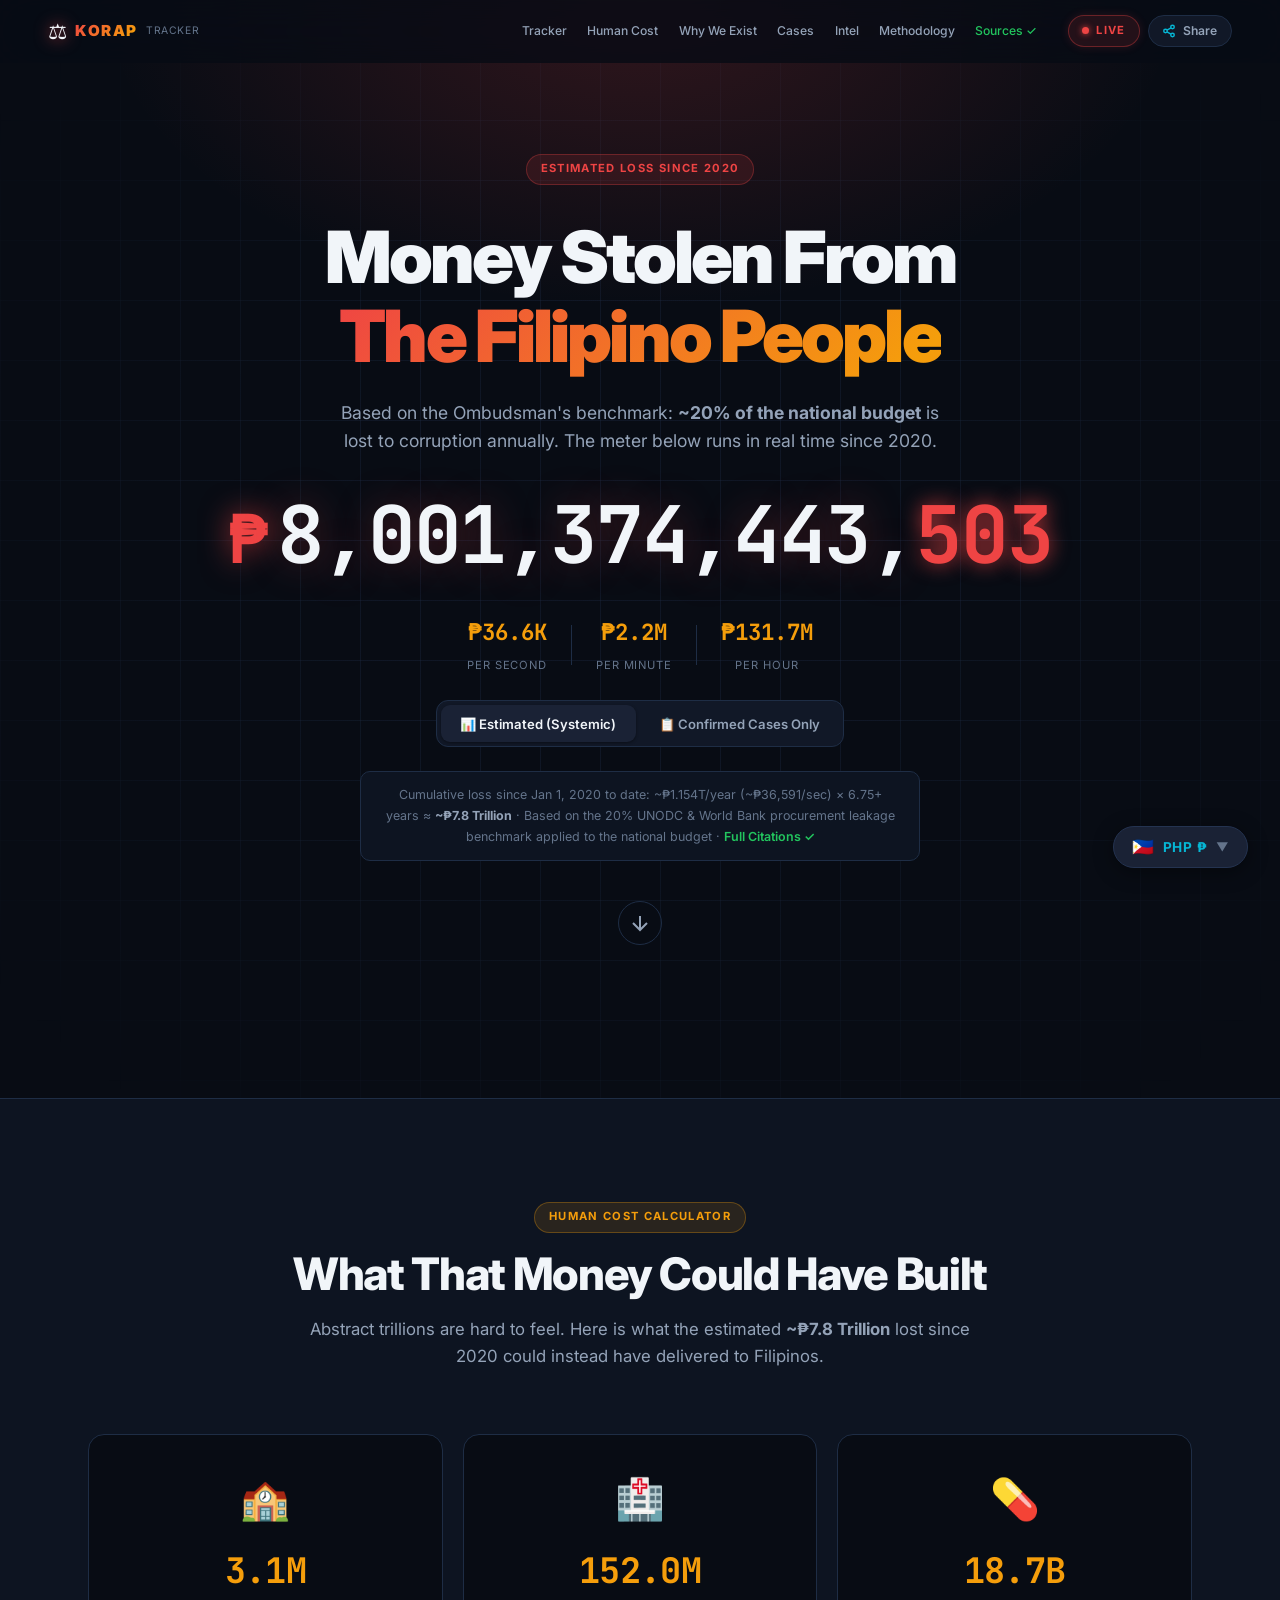
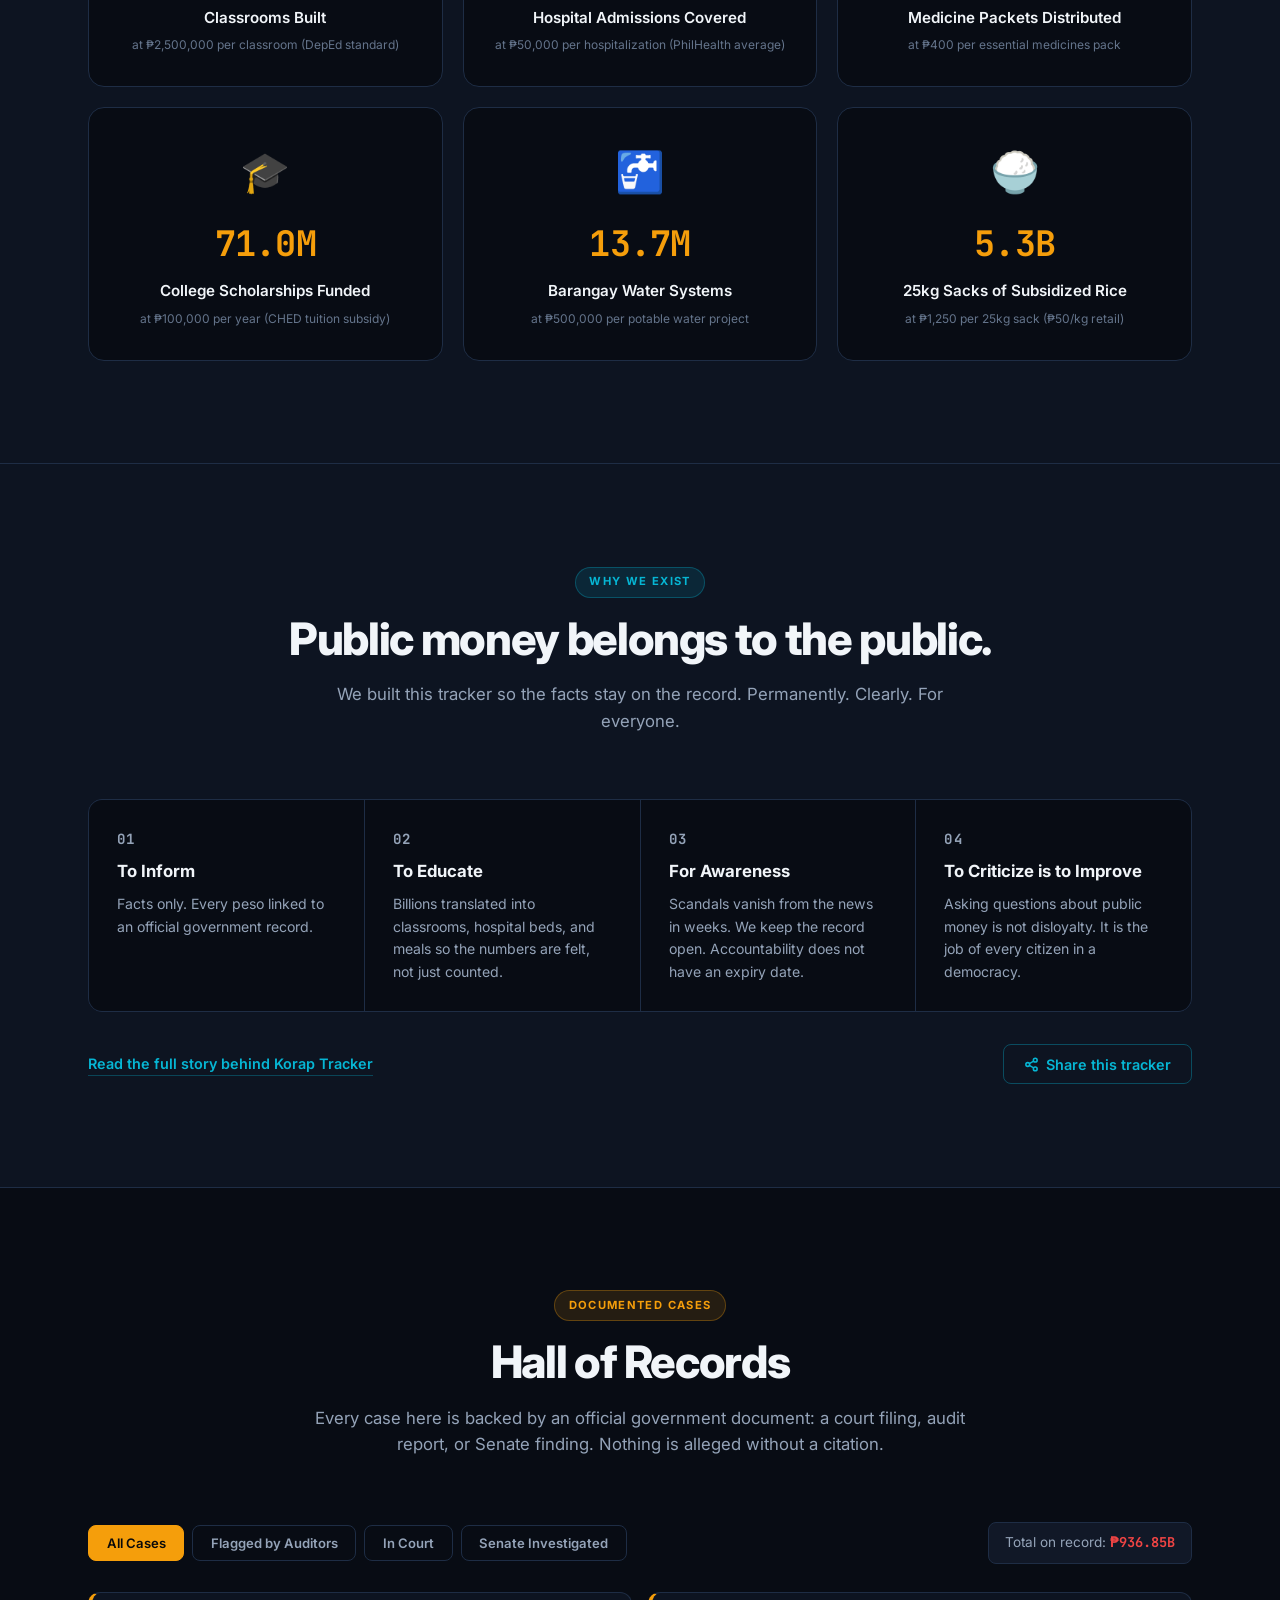
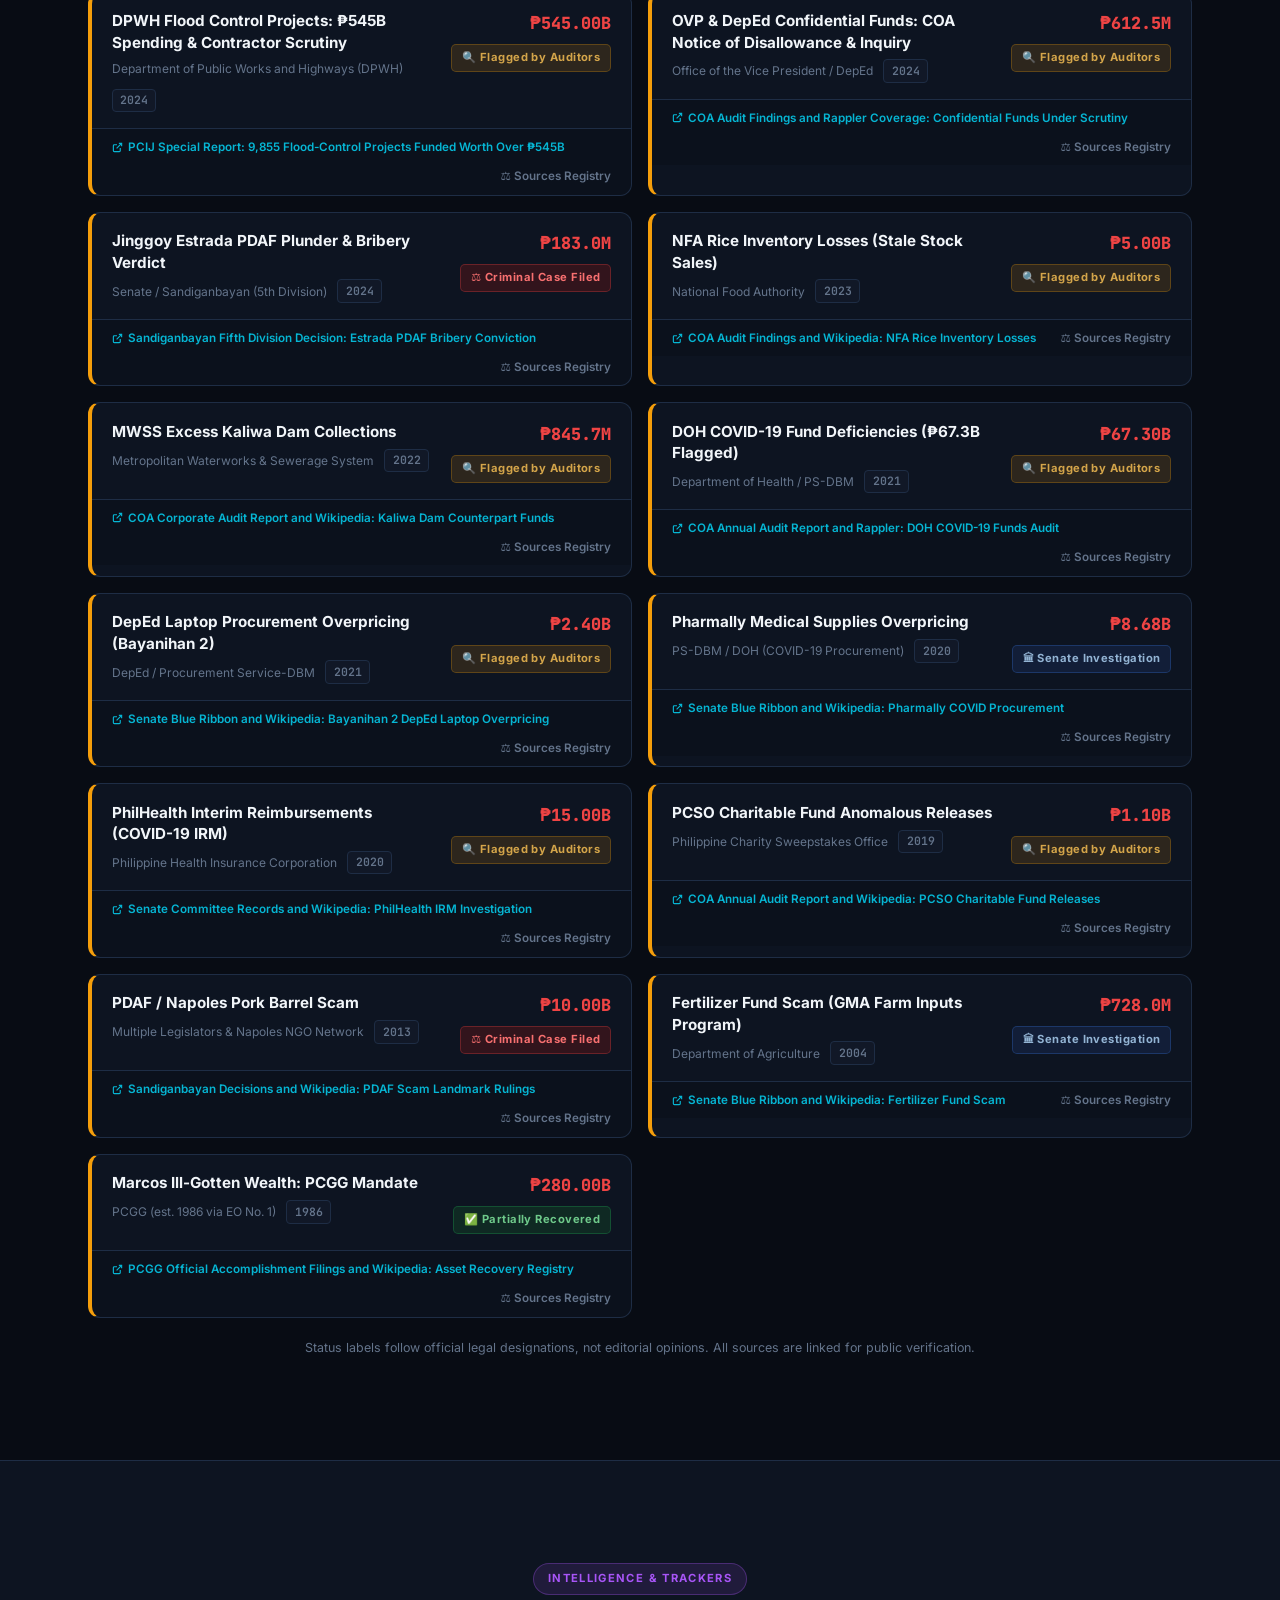
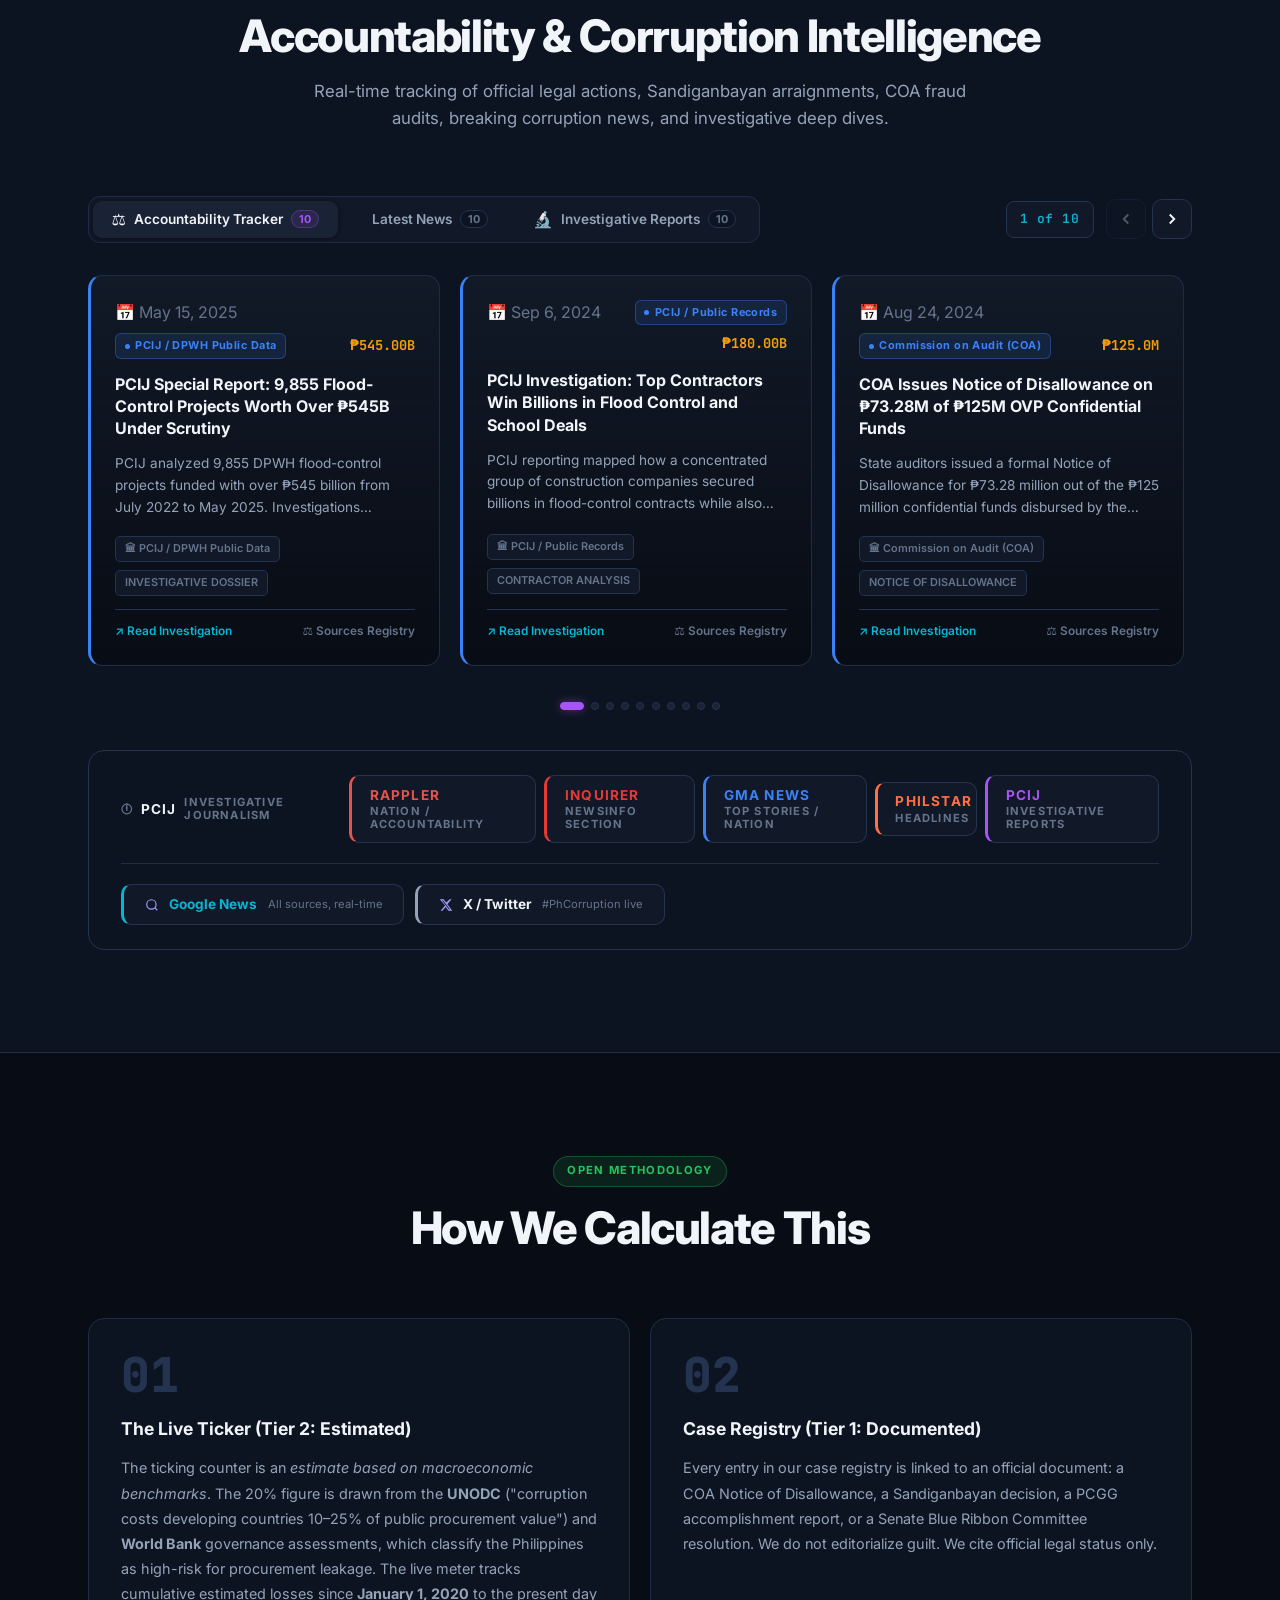
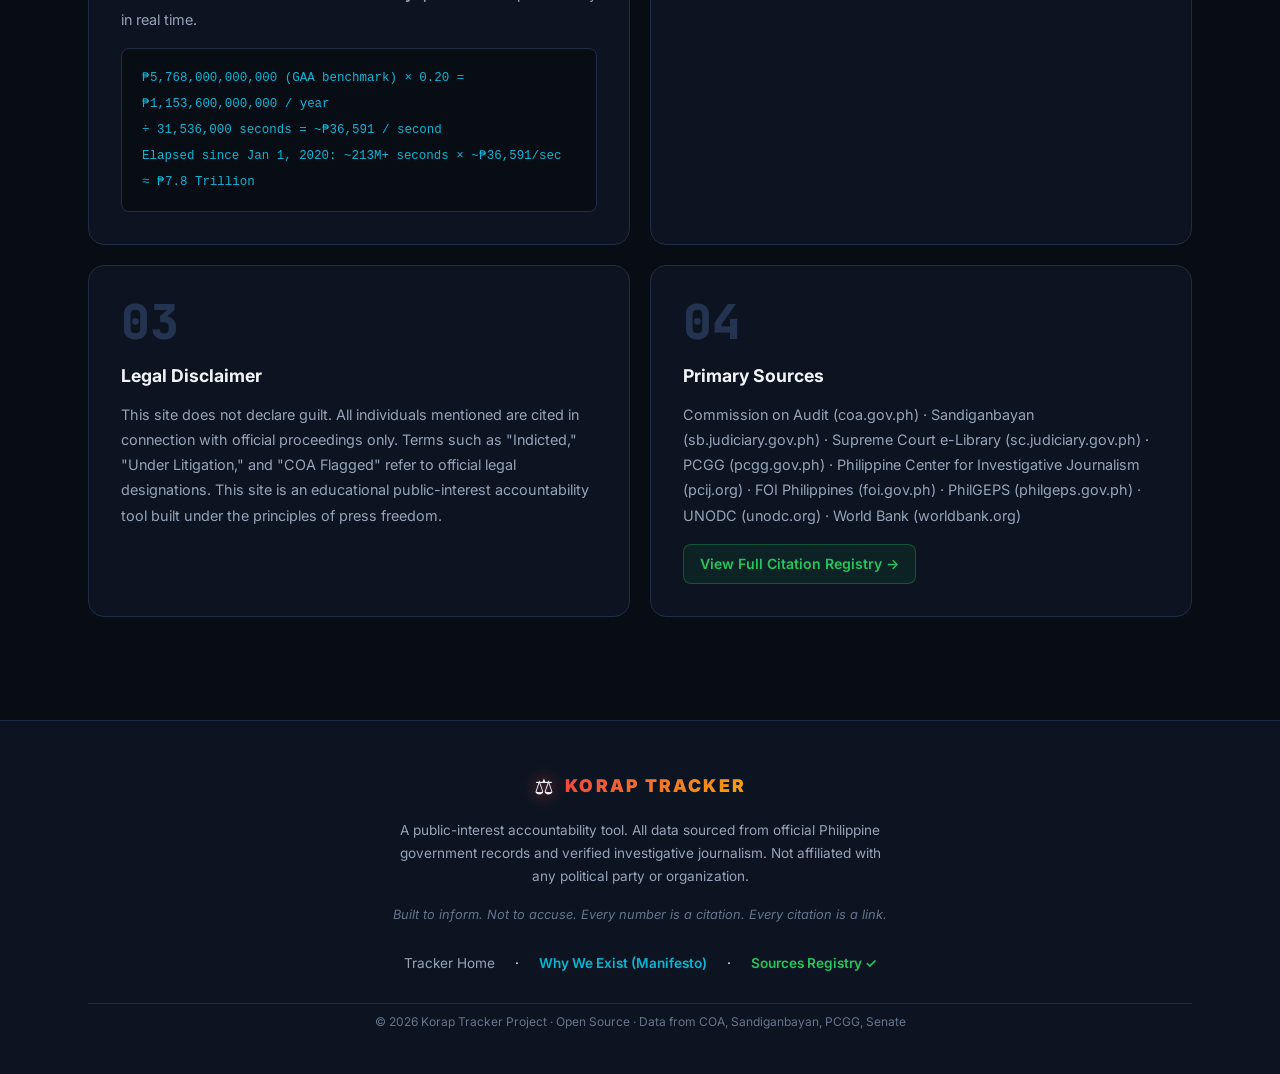
==== commit d2ff2f9d: "fix: mobile nav hamburger menu + horizontal overflow fix - Add hamburger toggle button to all pages " ====
--- a/index.html
+++ b/index.html
@@ -127,7 +127,7 @@
         <span class="logo-text">KORAP</span>
         <span class="logo-sub">Tracker</span>
       </a>
-      <div class="nav-links">
+      <div class="nav-links" id="nav-links">
         <a href="#tracker" class="nav-link">Tracker</a>
         <a href="#impact" class="nav-link">Human Cost</a>
         <a href="#why" class="nav-link">Why We Exist</a>
@@ -144,6 +144,9 @@
         <button class="share-btn nav-share-btn" id="share-btn-nav" onclick="shareKorapTracker()" title="Share this tracker">
           <svg width="14" height="14" viewBox="0 0 24 24" fill="none" stroke="currentColor" stroke-width="2.5"><circle cx="18" cy="5" r="3"/><circle cx="6" cy="12" r="3"/><circle cx="18" cy="19" r="3"/><line x1="8.59" y1="13.51" x2="15.42" y2="17.49"/><line x1="15.41" y1="6.51" x2="8.59" y2="10.49"/></svg>
           Share
+        </button>
+        <button class="nav-hamburger" id="nav-hamburger" aria-label="Toggle navigation menu" aria-expanded="false" aria-controls="nav-links">
+          <span></span><span></span><span></span>
         </button>
       </div>
     </div>
--- a/style.css
+++ b/style.css
@@ -280,6 +280,95 @@
 }
 .nav-cta .share-btn:hover svg {
   transform: scale(1.1);
+}
+
+/* ── HAMBURGER BUTTON ── */
+.nav-hamburger {
+  display: none;
+  flex-direction: column;
+  justify-content: center;
+  align-items: center;
+  gap: 5px;
+  width: 36px;
+  height: 36px;
+  padding: 6px;
+  background: var(--clr-surface-2);
+  border: 1px solid var(--clr-border);
+  border-radius: 8px;
+  cursor: pointer;
+  flex-shrink: 0;
+  transition: background var(--dur-fast), border-color var(--dur-fast);
+}
+.nav-hamburger:hover {
+  background: var(--clr-surface-3);
+  border-color: var(--clr-border-light);
+}
+.nav-hamburger span {
+  display: block;
+  width: 18px;
+  height: 2px;
+  background: var(--clr-text-2);
+  border-radius: 2px;
+  transition: transform var(--dur-mid), opacity var(--dur-mid), width var(--dur-mid);
+  transform-origin: center;
+}
+.nav-hamburger.open span:nth-child(1) { transform: translateY(7px) rotate(45deg); }
+.nav-hamburger.open span:nth-child(2) { opacity: 0; width: 0; }
+.nav-hamburger.open span:nth-child(3) { transform: translateY(-7px) rotate(-45deg); }
+
+/* ── MOBILE NAV OVERLAY ── */
+@media (max-width: 768px) {
+  .nav-inner {
+    flex-wrap: nowrap;
+    gap: 0.5rem;
+  }
+  .nav-hamburger {
+    display: flex;
+  }
+  /* Hide the desktop live badge on very small screens to save space */
+  .live-badge {
+    display: none;
+  }
+  .nav-links {
+    /* Mobile: vertical dropdown overlay */
+    position: fixed;
+    inset-block-start: 0;
+    inset-inline: 0;
+    height: 100dvh;
+    flex-direction: column;
+    align-items: stretch;
+    gap: 0;
+    padding: 5rem 1.5rem 2rem;
+    background: rgba(8,12,20,.97);
+    backdrop-filter: blur(24px) saturate(180%);
+    -webkit-backdrop-filter: blur(24px) saturate(180%);
+    border-bottom: none;
+    margin-inline-start: 0;
+    min-width: unset;
+    overflow-y: auto;
+    /* Hidden by default */
+    visibility: hidden;
+    opacity: 0;
+    transform: translateY(-12px);
+    transition: opacity var(--dur-mid), transform var(--dur-mid), visibility 0ms var(--dur-mid);
+    z-index: 99;
+    flex-wrap: nowrap !important;
+  }
+  .nav-links.open {
+    visibility: visible;
+    opacity: 1;
+    transform: translateY(0);
+    transition: opacity var(--dur-mid), transform var(--dur-mid), visibility 0ms 0ms;
+  }
+  .nav-link {
+    font-size: 1.1rem;
+    padding: 1rem 0.5rem;
+    border-bottom: 1px solid var(--clr-border);
+    border-radius: 0;
+    white-space: normal !important;
+  }
+  .nav-link:last-child { border-bottom: none; }
+  .nav-cta .share-btn { display: none; }
 }
 
 /* ── 8. HERO SECTION ── */
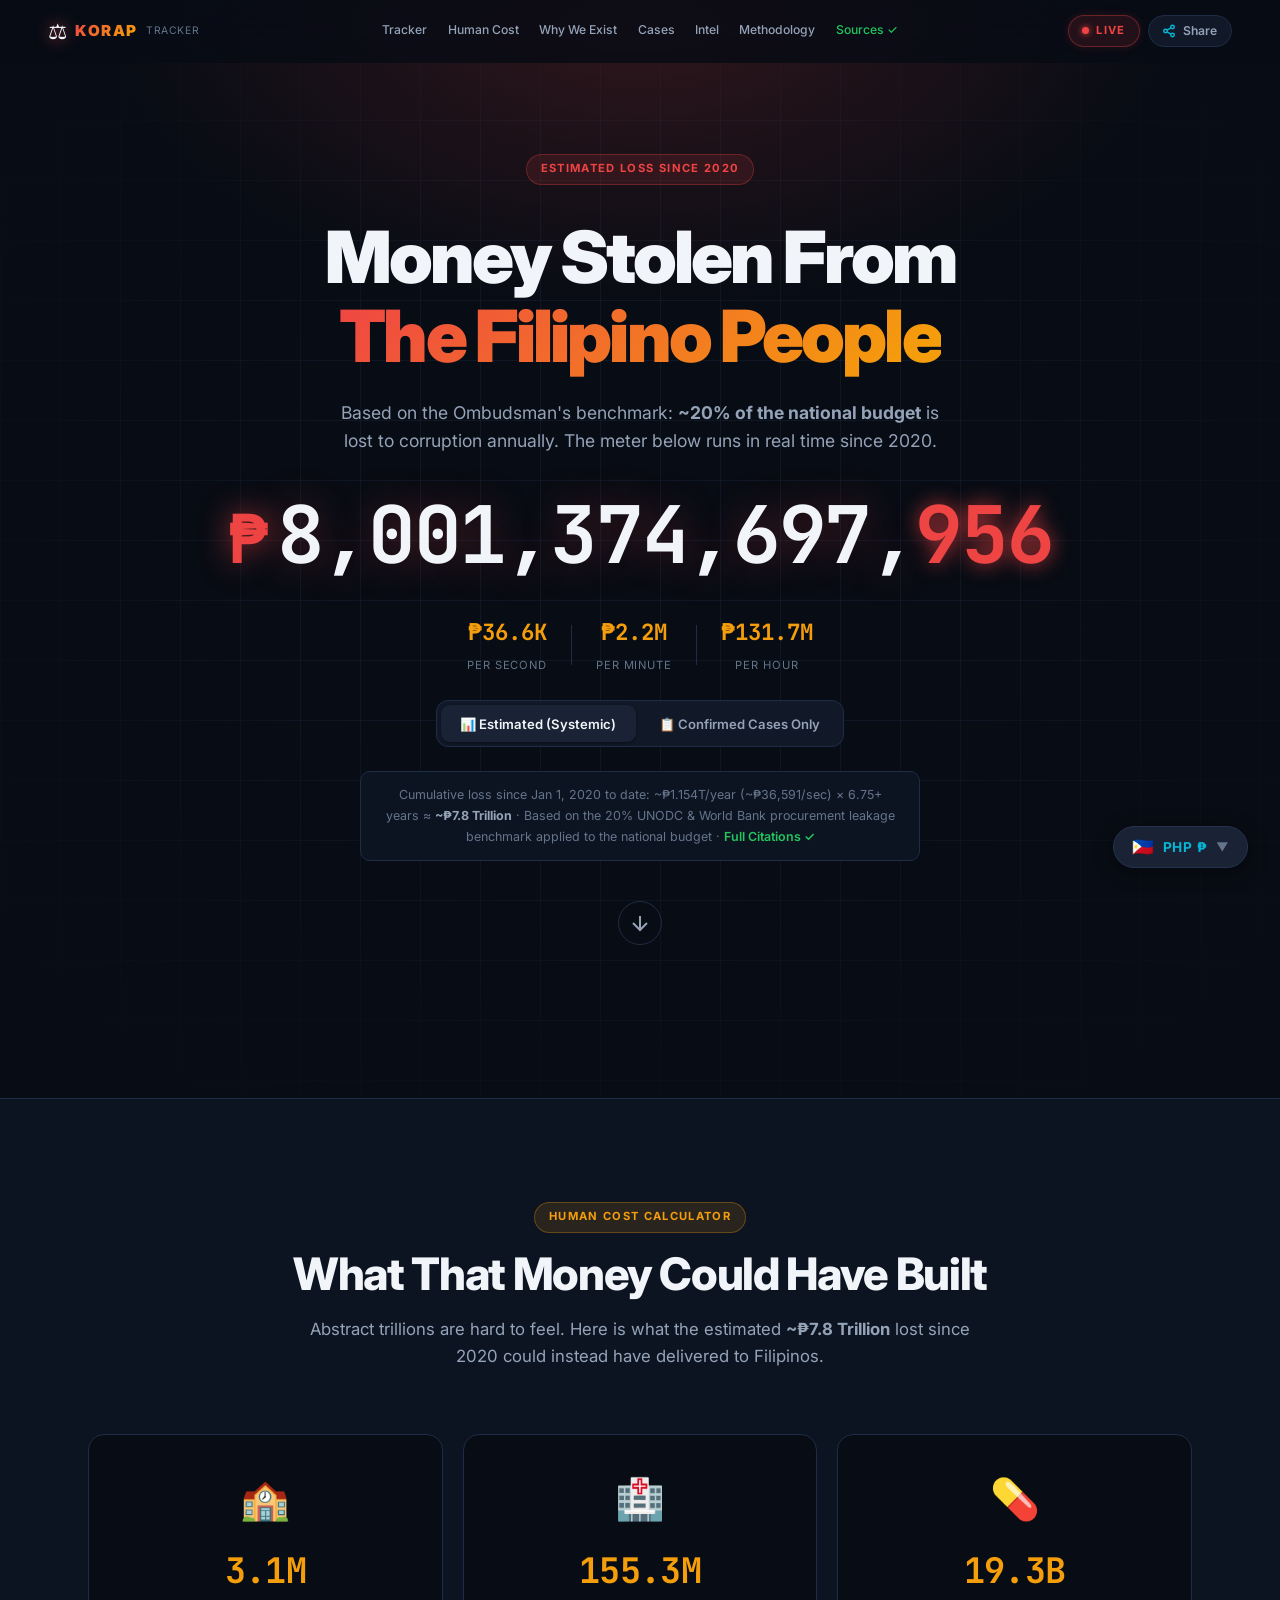
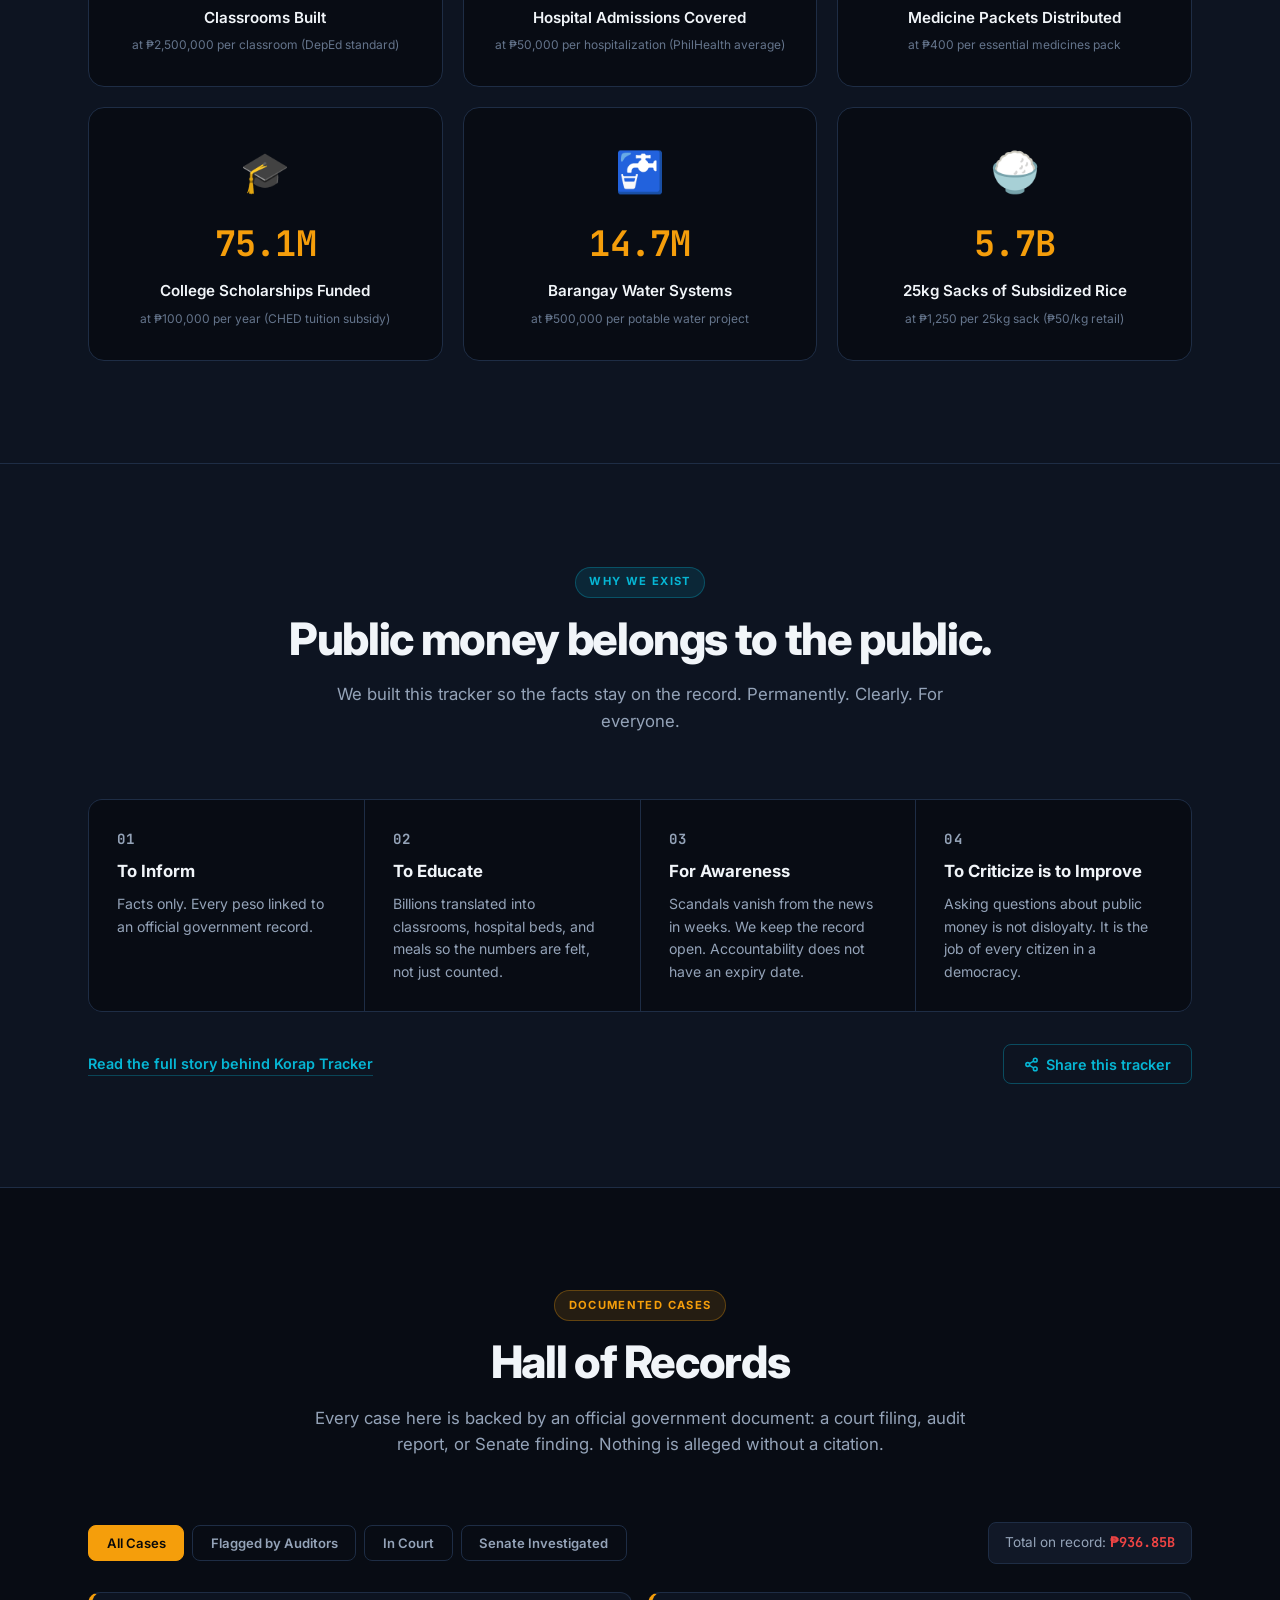
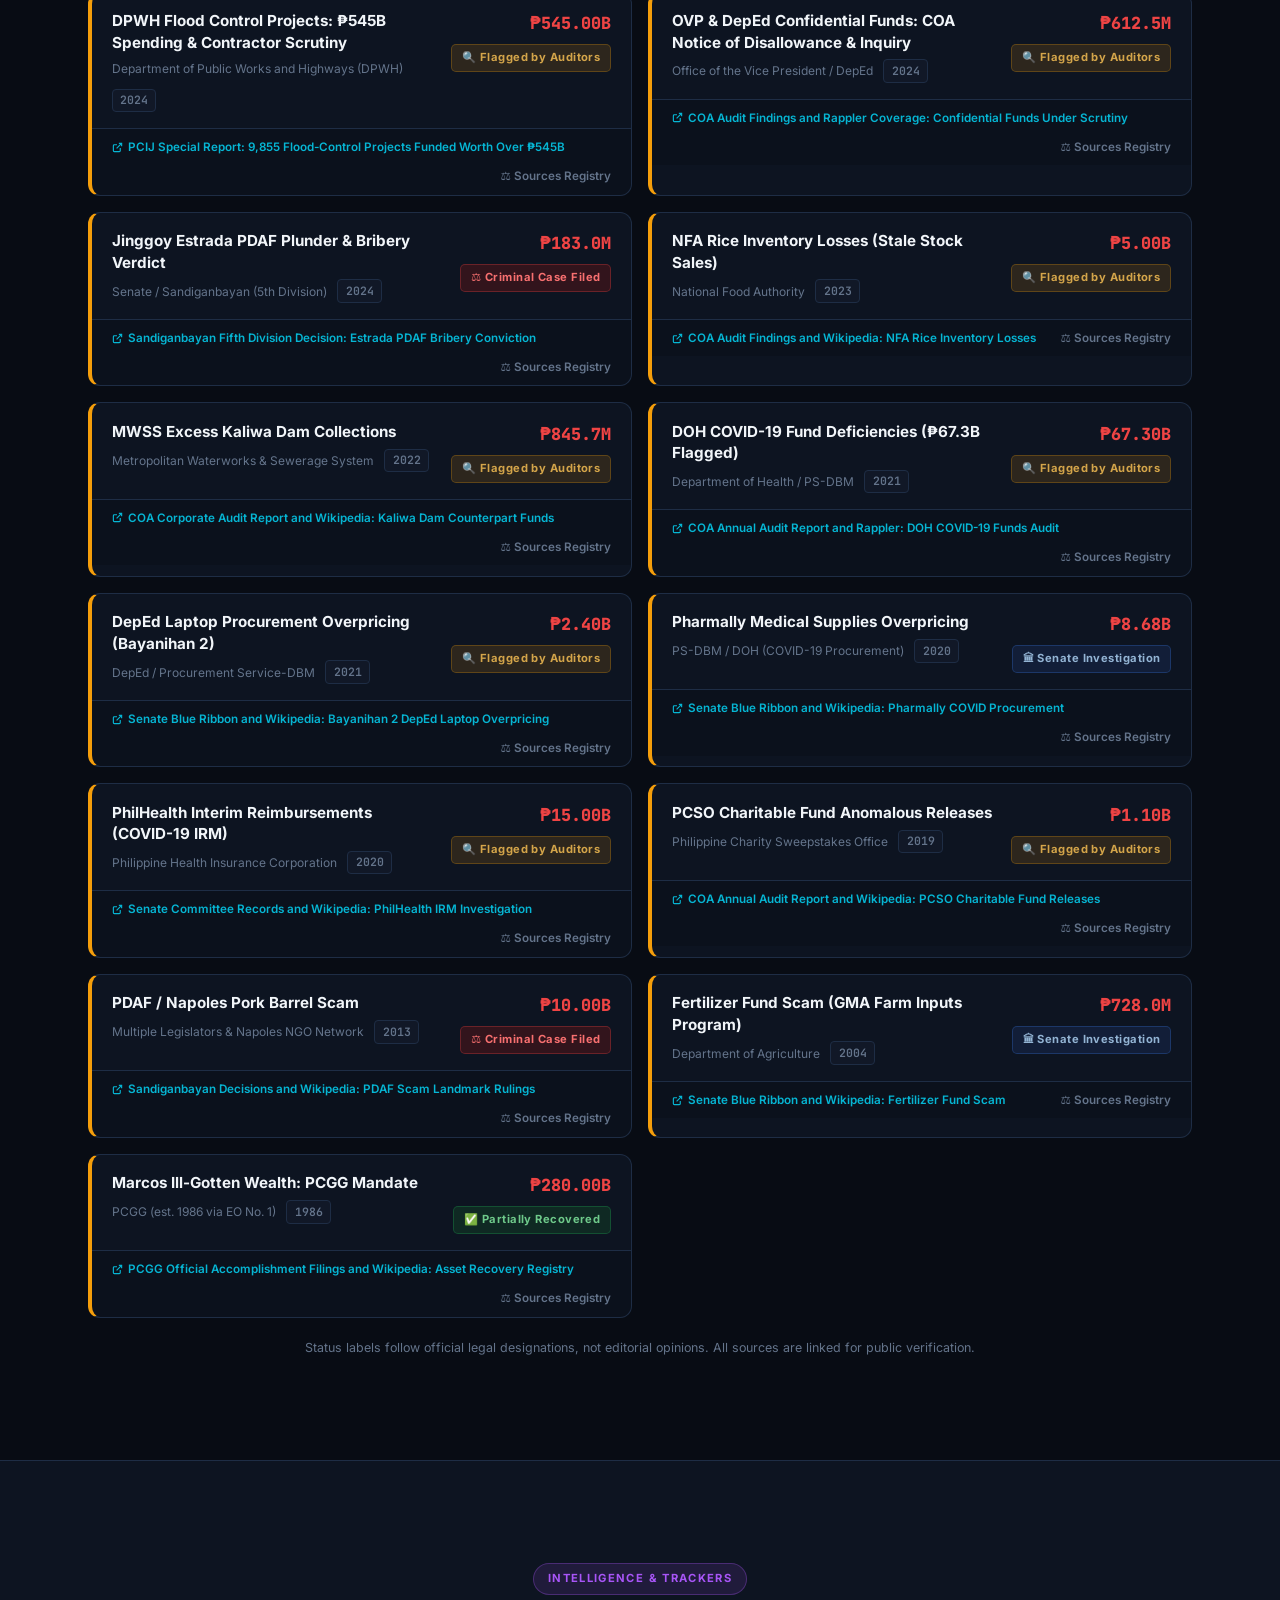
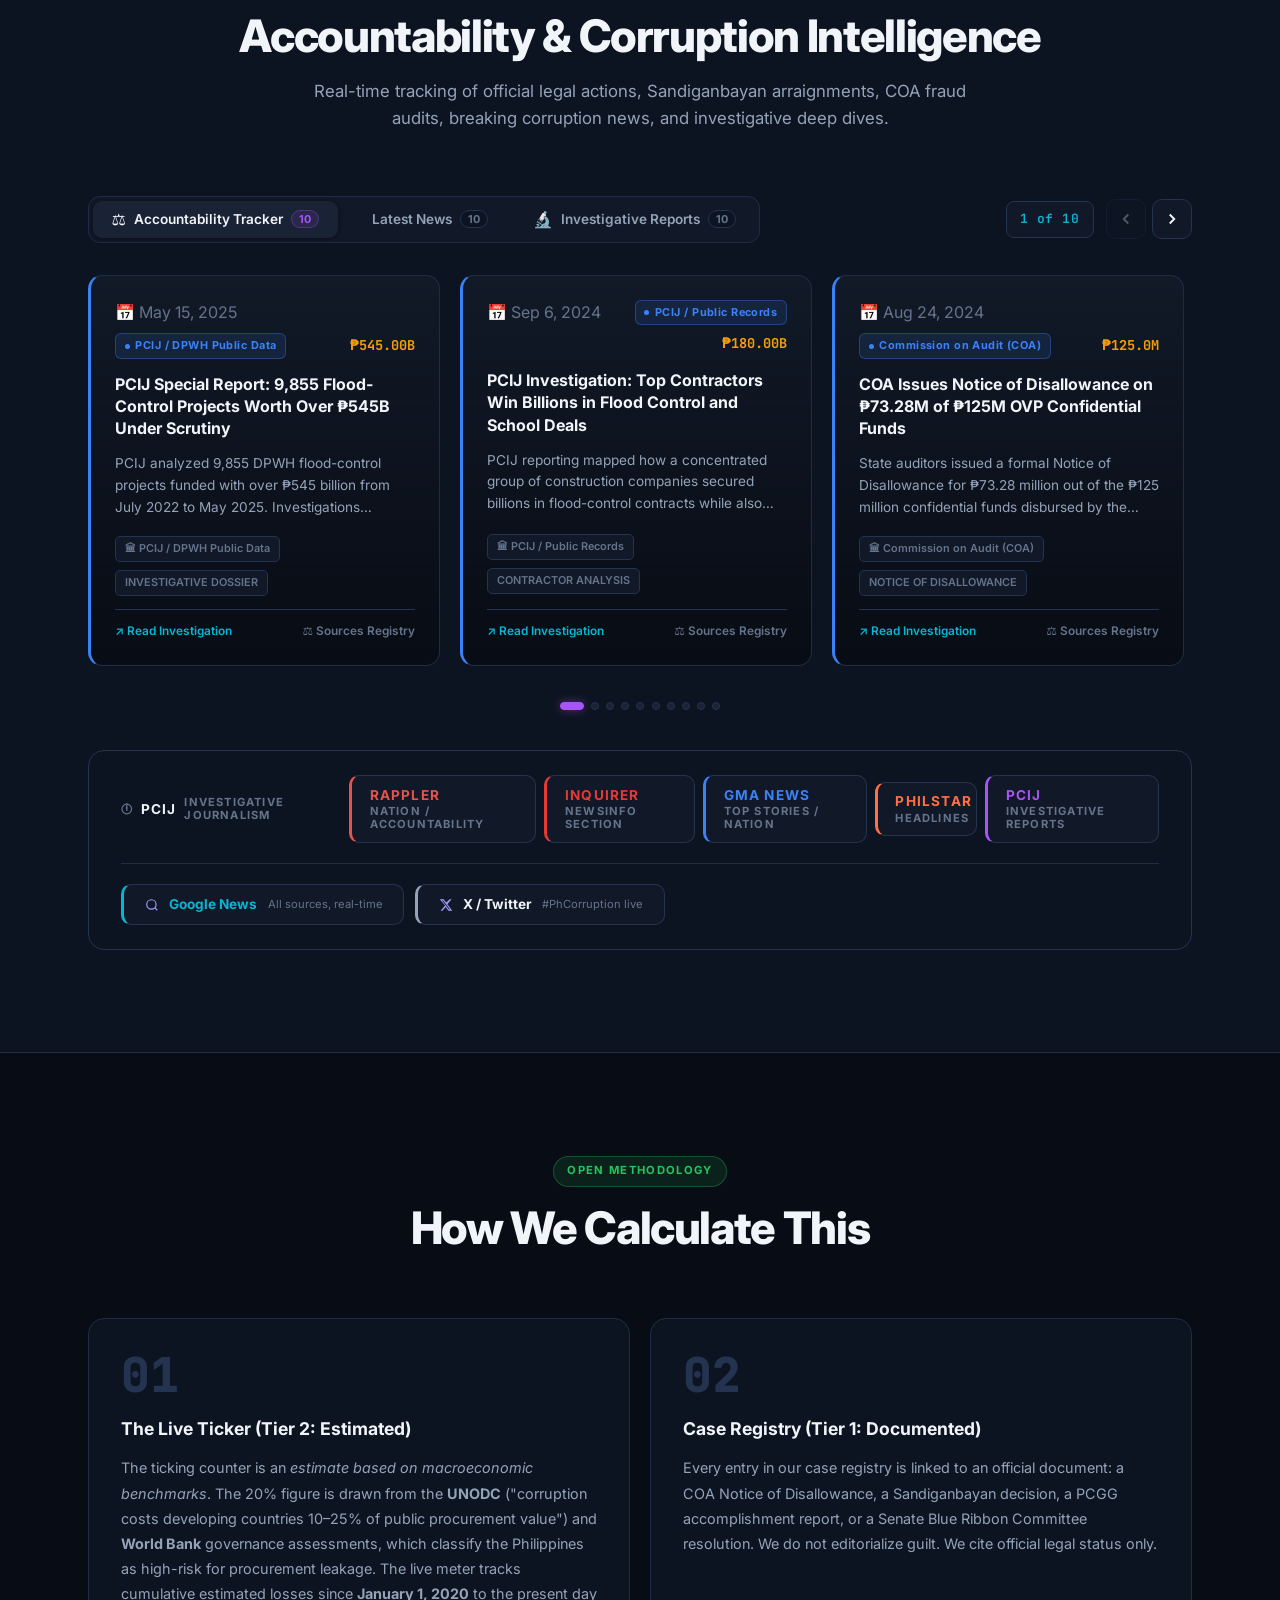
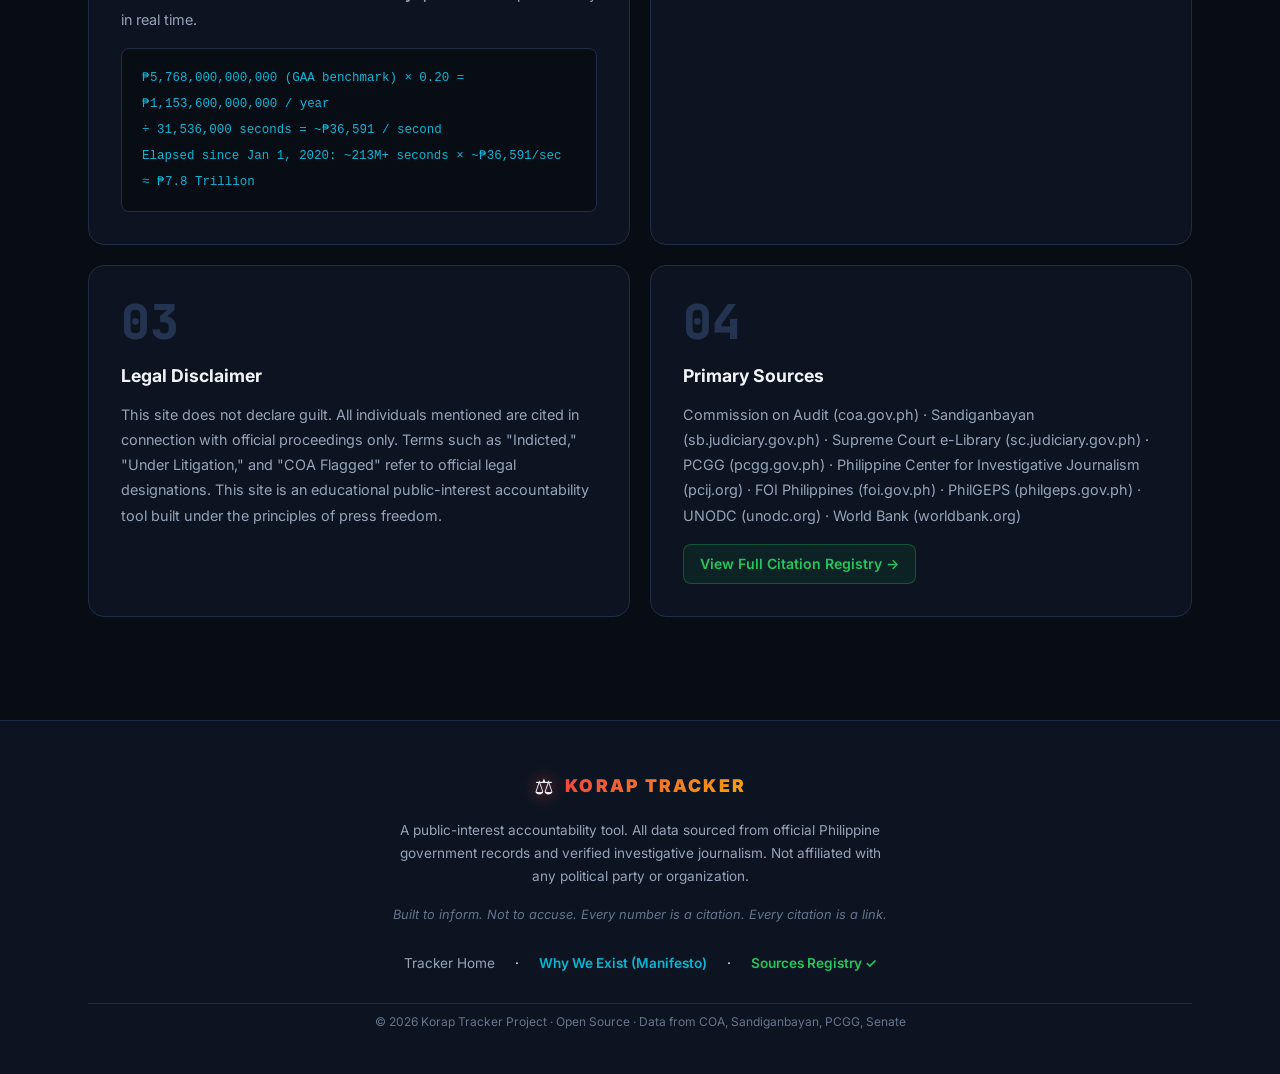
==== commit 631651c1: "fix: move nav-links outside navbar to escape fixed stacking context The core bug: position:fixed ins" ====
--- a/index.html
+++ b/index.html
@@ -127,15 +127,6 @@
         <span class="logo-text">KORAP</span>
         <span class="logo-sub">Tracker</span>
       </a>
-      <div class="nav-links" id="nav-links">
-        <a href="#tracker" class="nav-link">Tracker</a>
-        <a href="#impact" class="nav-link">Human Cost</a>
-        <a href="#why" class="nav-link">Why We Exist</a>
-        <a href="#cases" class="nav-link">Cases</a>
-        <a href="#news" class="nav-link">Intel</a>
-        <a href="#methodology" class="nav-link">Methodology</a>
-        <a href="sources.html" class="nav-link" style="color:var(--clr-green)">Sources ✓</a>
-      </div>
       <div class="nav-cta">
         <span class="live-badge" title="Live real-time corruption ticker active">
           <span class="live-dot" aria-hidden="true"></span>
@@ -151,6 +142,17 @@
       </div>
     </div>
   </nav>
+
+  <!-- Mobile nav overlay (outside navbar to avoid fixed stacking context) -->
+  <div class="nav-links" id="nav-links" aria-label="Mobile Navigation">
+    <a href="#tracker" class="nav-link">Tracker</a>
+    <a href="#impact" class="nav-link">Human Cost</a>
+    <a href="#why" class="nav-link">Why We Exist</a>
+    <a href="#cases" class="nav-link">Cases</a>
+    <a href="#news" class="nav-link">Intel</a>
+    <a href="#methodology" class="nav-link">Methodology</a>
+    <a href="sources.html" class="nav-link" style="color:var(--clr-green)">Sources ✓</a>
+  </div>
 
   <main id="main-content">
 
--- a/style.css
+++ b/style.css
@@ -192,12 +192,21 @@
   white-space: nowrap !important;
 }
 .nav-links {
-  display: flex;
-  align-items: center;
-  flex-wrap: nowrap !important;
+  /* Desktop: fixed row anchored at top, centered in the navbar */
+  position: fixed;
+  top: 0;
+  left: 50%;
+  transform: translateX(-50%);
+  height: 60px; /* matches navbar height */
+  display: flex;
+  align-items: center;
+  flex-wrap: nowrap;
   gap: clamp(0.15rem, 0.4vw, 0.35rem);
-  margin-inline-start: auto;
-  min-width: 0;
+  z-index: 101; /* above navbar (100) */
+  /* Always visible on desktop */
+  visibility: visible;
+  opacity: 1;
+  pointer-events: auto;
 }
 .nav-link {
   font-size: clamp(0.76rem, 0.88vw, 0.84rem);
@@ -318,23 +327,21 @@
 
 /* ── MOBILE NAV OVERLAY ── */
 @media (max-width: 768px) {
-  .nav-inner {
-    flex-wrap: nowrap;
-    gap: 0.5rem;
-  }
   .nav-hamburger {
     display: flex;
   }
-  /* Hide the desktop live badge on very small screens to save space */
   .live-badge {
     display: none;
   }
   .nav-links {
-    /* Mobile: vertical dropdown overlay */
-    position: fixed;
-    inset-block-start: 0;
-    inset-inline: 0;
-    height: 100dvh;
+    /* Override desktop positioning — become full-screen overlay */
+    left: 0;
+    right: 0;
+    top: 0;
+    bottom: 0;
+    width: 100%;
+    height: 100%;
+    transform: translateY(-10px); /* override desktop translateX(-50%) */
     flex-direction: column;
     align-items: stretch;
     gap: 0;
@@ -342,33 +349,35 @@
     background: rgba(8,12,20,.97);
     backdrop-filter: blur(24px) saturate(180%);
     -webkit-backdrop-filter: blur(24px) saturate(180%);
-    border-bottom: none;
-    margin-inline-start: 0;
-    min-width: unset;
     overflow-y: auto;
+    flex-wrap: nowrap;
+    z-index: 200;
     /* Hidden by default */
     visibility: hidden;
     opacity: 0;
-    transform: translateY(-12px);
+    pointer-events: none;
     transition: opacity var(--dur-mid), transform var(--dur-mid), visibility 0ms var(--dur-mid);
-    z-index: 99;
-    flex-wrap: nowrap !important;
   }
   .nav-links.open {
     visibility: visible;
     opacity: 1;
+    pointer-events: auto;
     transform: translateY(0);
     transition: opacity var(--dur-mid), transform var(--dur-mid), visibility 0ms 0ms;
   }
   .nav-link {
-    font-size: 1.1rem;
+    font-size: 1.15rem;
     padding: 1rem 0.5rem;
     border-bottom: 1px solid var(--clr-border);
     border-radius: 0;
     white-space: normal !important;
+    color: var(--clr-text-1);
+    flex-shrink: unset;
   }
   .nav-link:last-child { border-bottom: none; }
   .nav-cta .share-btn { display: none; }
+  /* Hamburger stays above overlay */
+  .nav-hamburger { z-index: 300; position: relative; }
 }
 
 /* ── 8. HERO SECTION ── */
